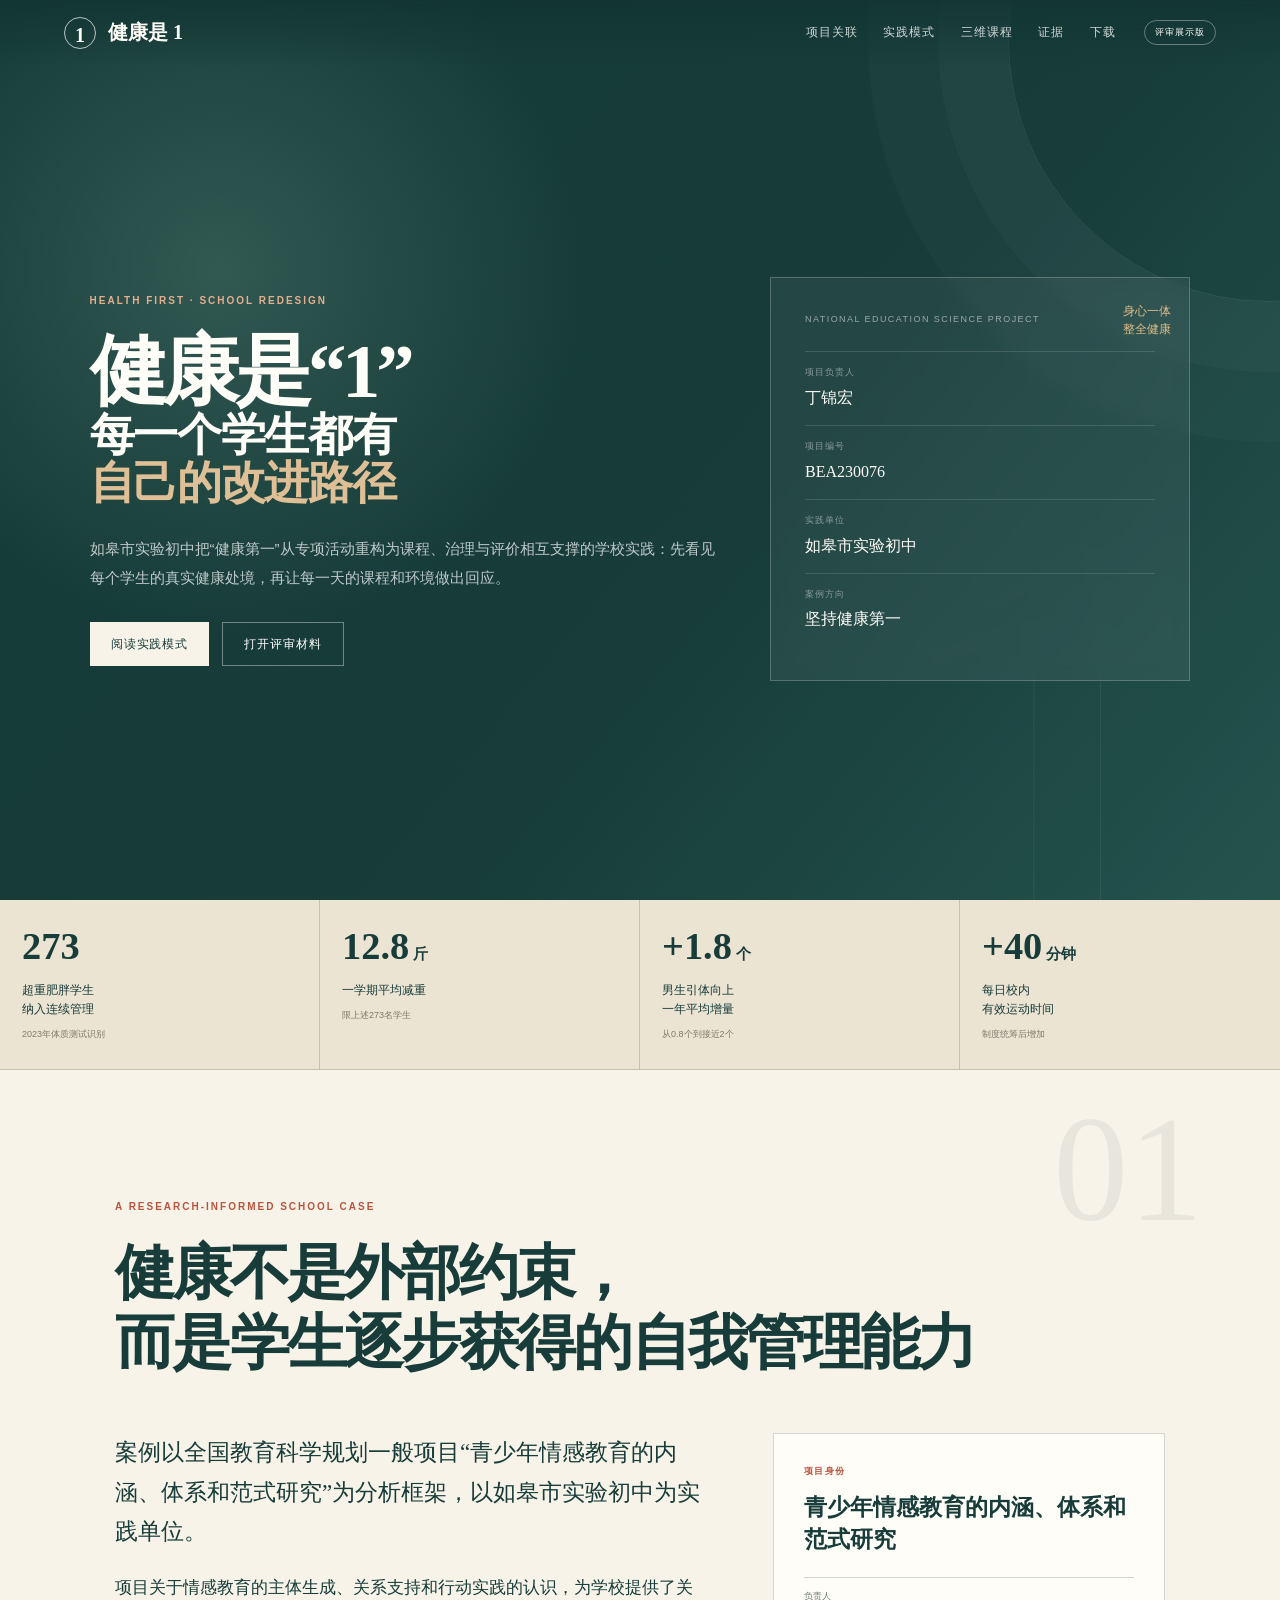
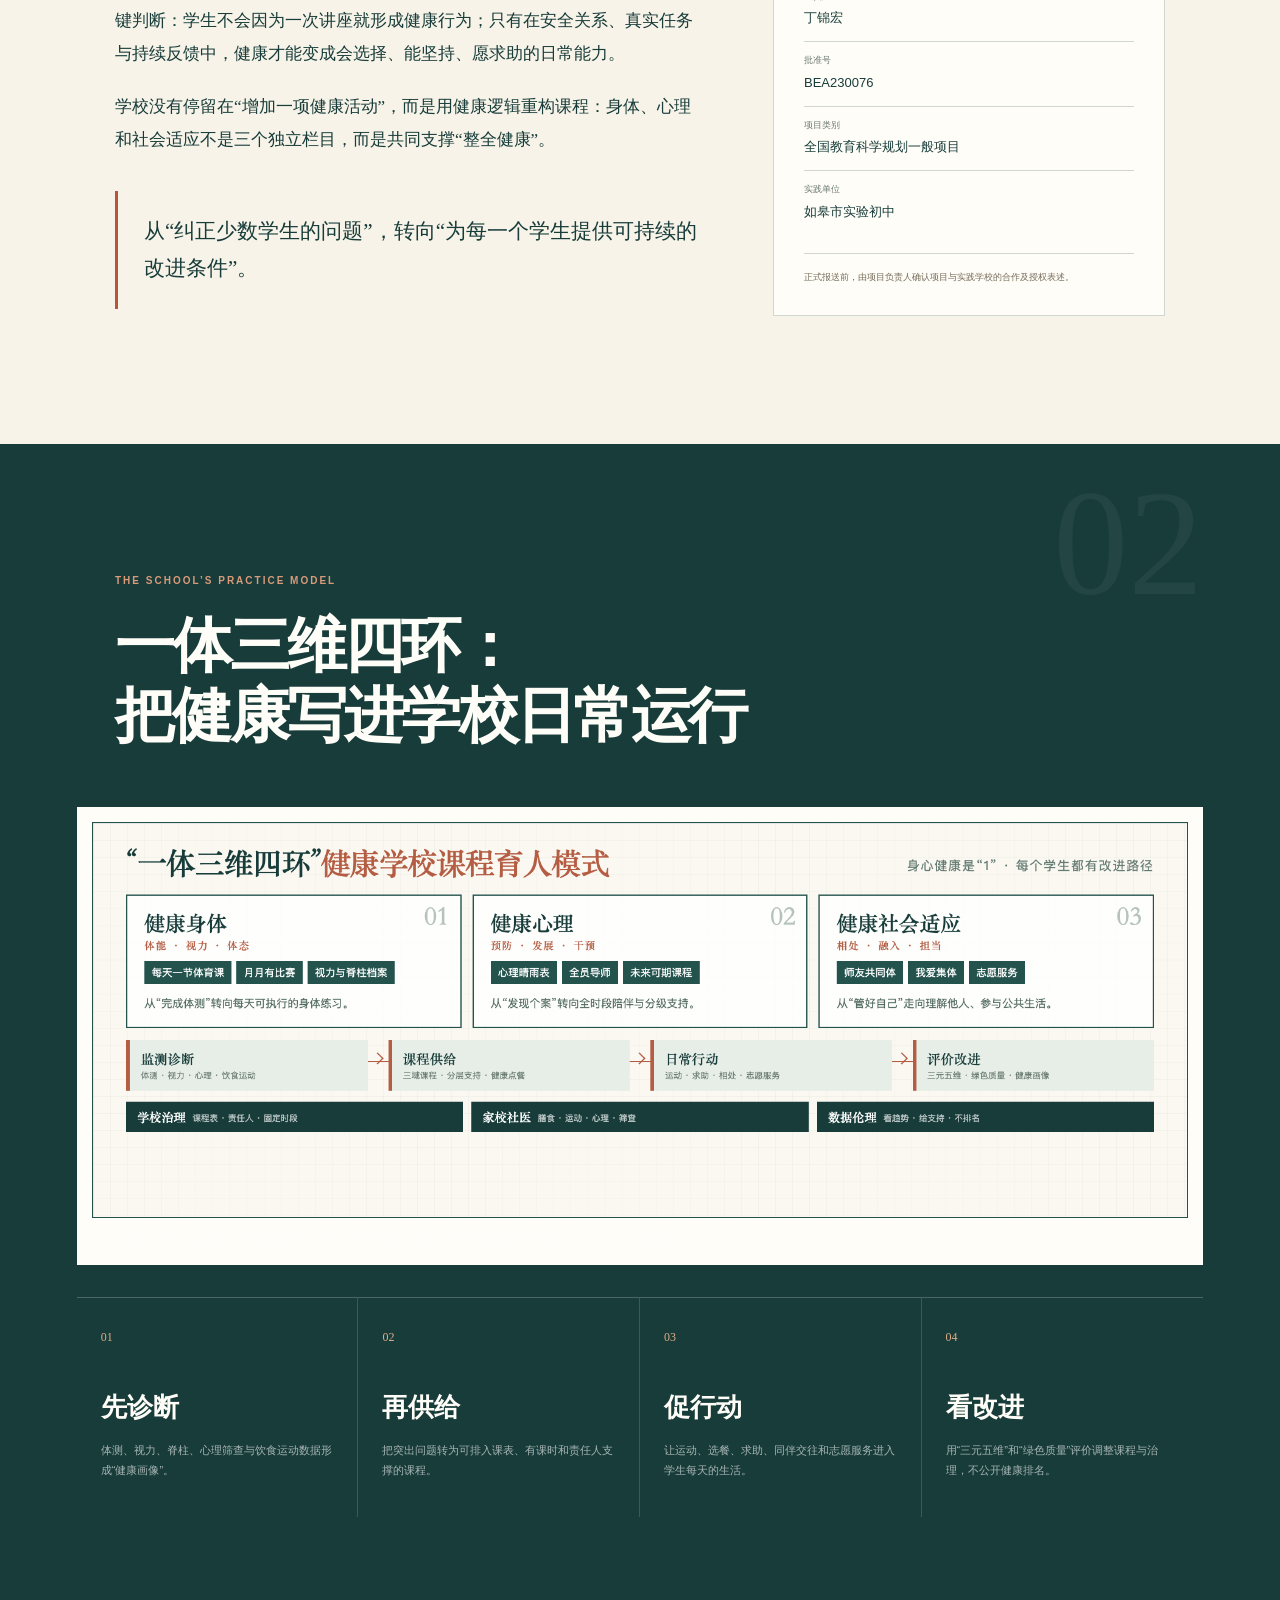
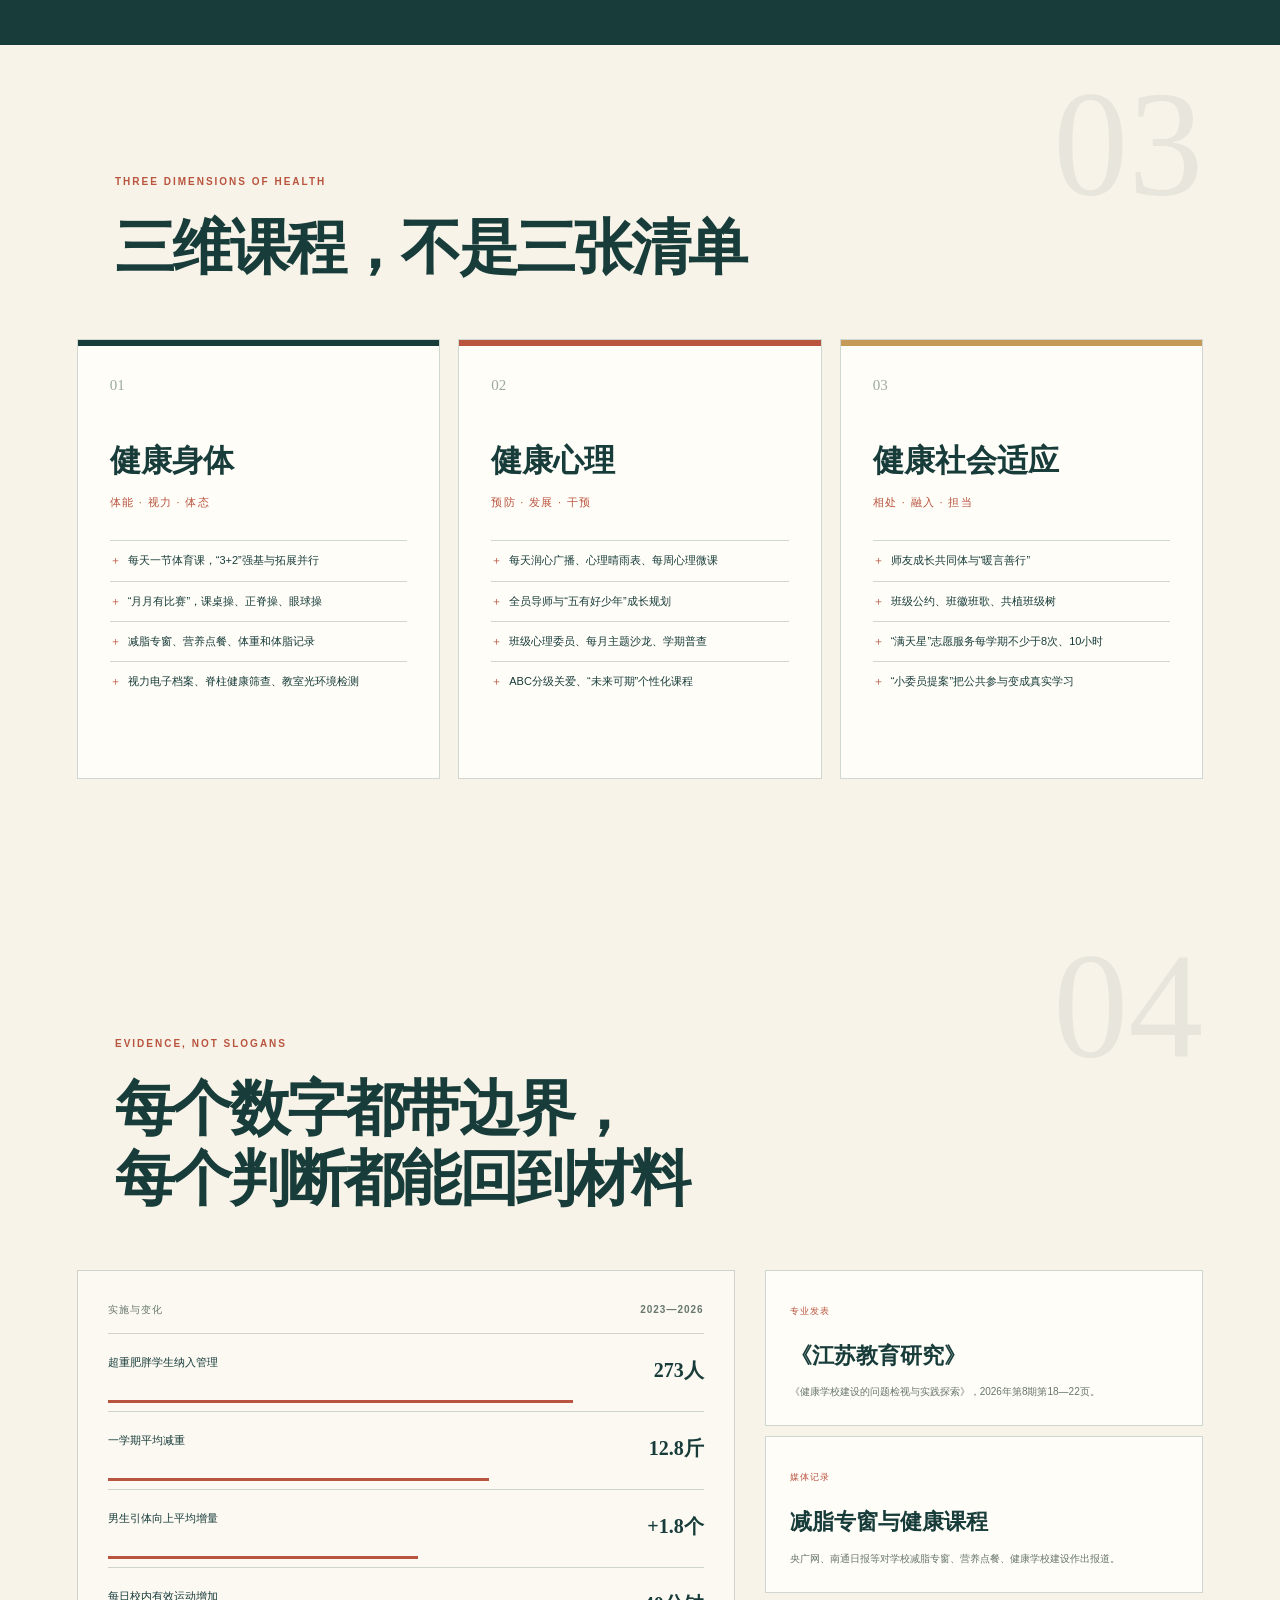
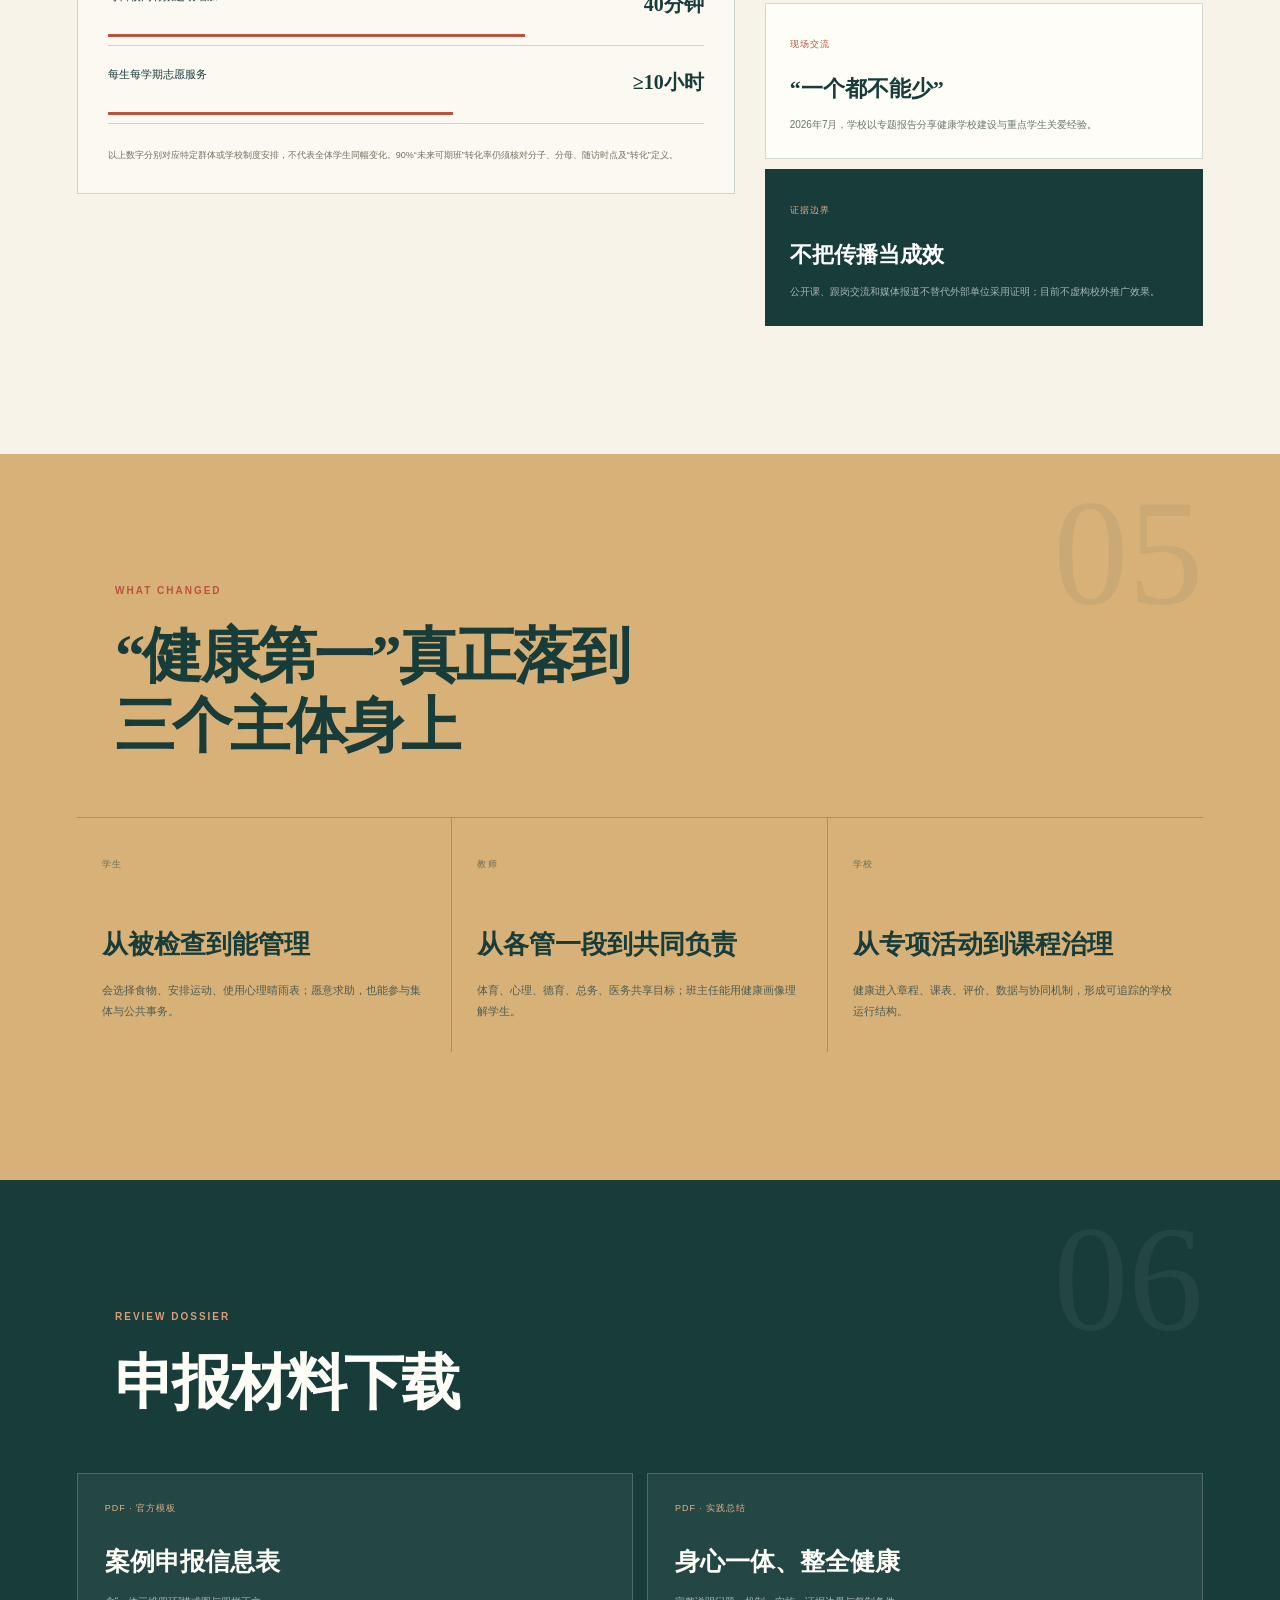
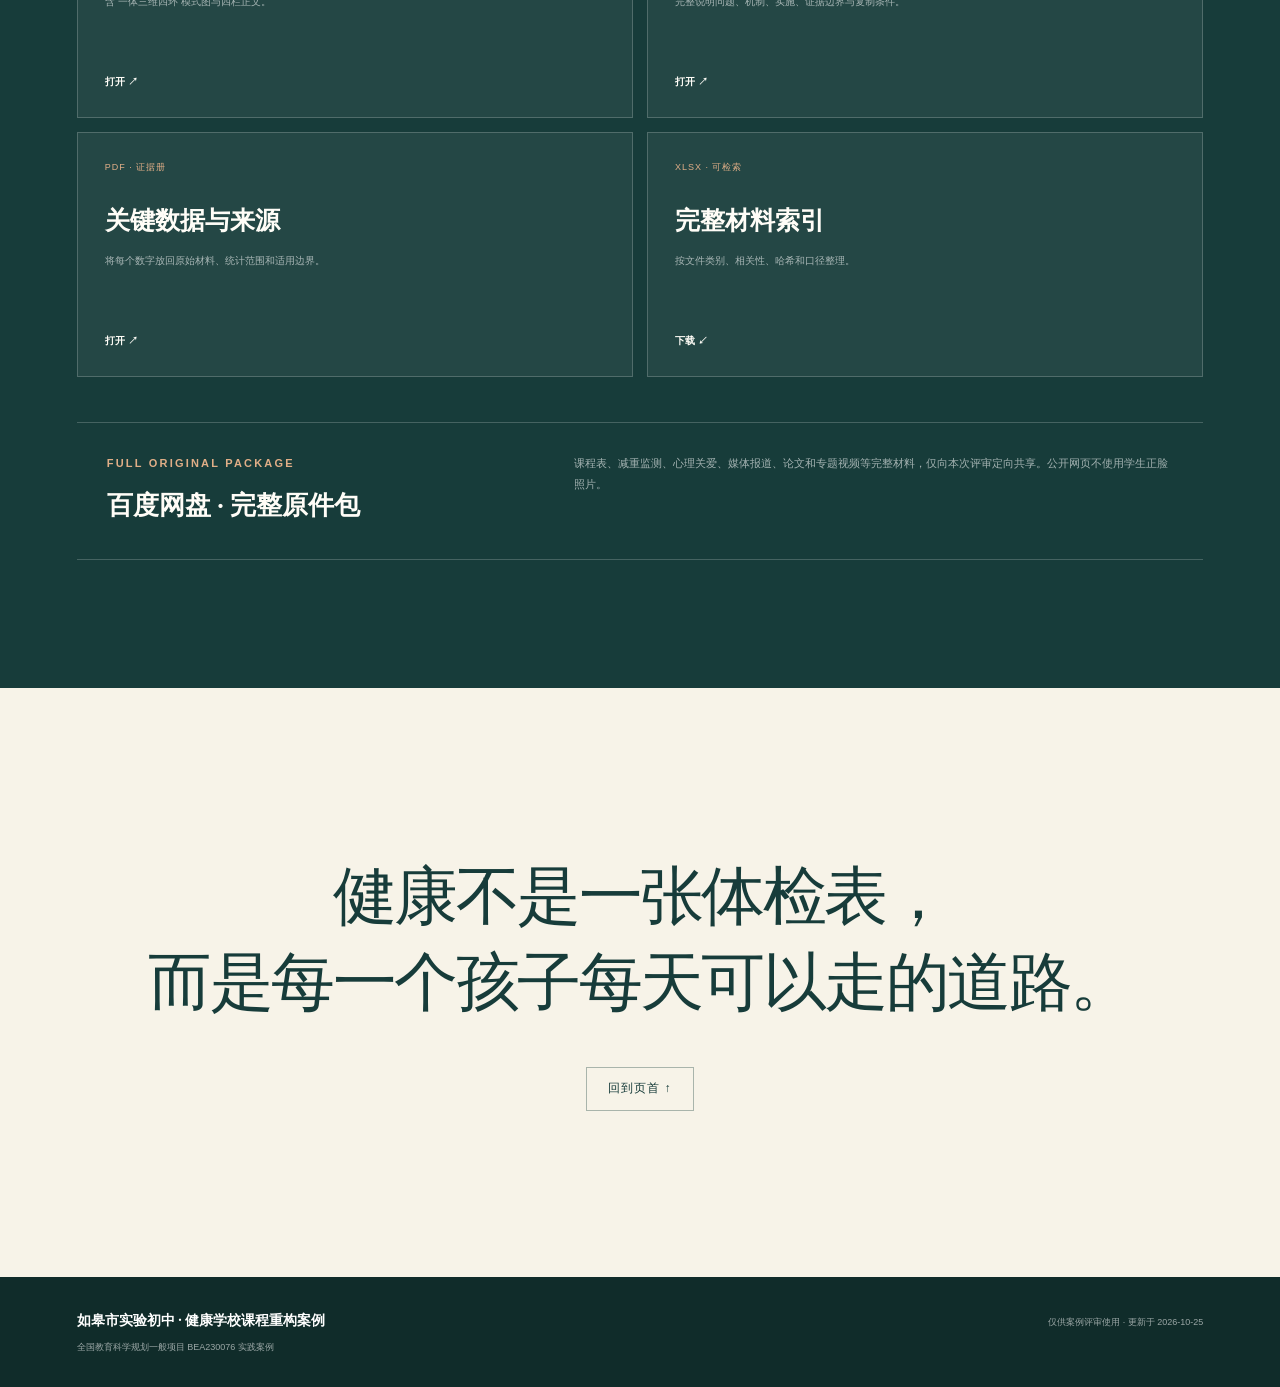
==== index.html @ d173e696 "发布如皋市实验初中健康第一案例证据网站" ====
<!doctype html>
<html lang="zh-CN">
<head>
  <meta charset="utf-8">
  <meta name="viewport" content="width=device-width, initial-scale=1">
  <meta name="robots" content="noindex,nofollow">
  <meta name="description" content="如皋市实验初中落实“健康第一”的学校课程重构案例证据页。">
  <meta name="theme-color" content="#173c3a">
  <title>健康是1｜如皋市实验初中健康学校课程重构案例</title>
  <link rel="icon" href="assets/favicon.svg" type="image/svg+xml">
  <link rel="stylesheet" href="styles.css">
</head>
<body>
  <a class="skip-link" href="#main">跳到主要内容</a>
  <header class="site-header">
    <a class="brand" href="#top" aria-label="返回首页">
      <span class="brand-mark">1</span>
      <span>健康是 1</span>
    </a>
    <button class="nav-toggle" type="button" aria-expanded="false" aria-controls="site-nav">
      <span></span><span></span><span></span>
      <span class="sr-only">展开导航</span>
    </button>
    <nav class="site-nav" id="site-nav" aria-label="页面导航">
      <a href="#project">项目关联</a>
      <a href="#model">实践模式</a>
      <a href="#curriculum">三维课程</a>
      <a href="#evidence">证据</a>
      <a href="#documents">下载</a>
    </nav>
    <span class="review-tag">评审展示版</span>
  </header>

  <main id="main">
    <section class="hero" id="top">
      <div class="hero-number" aria-hidden="true">1</div>
      <div class="hero-copy">
        <p class="eyebrow">HEALTH FIRST · SCHOOL REDESIGN</p>
        <h1><span>健康是“1”</span><span>每一个学生都有</span><span>自己的改进路径</span></h1>
        <p class="hero-lede">如皋市实验初中把“健康第一”从专项活动重构为课程、治理与评价相互支撑的学校实践：先看见每个学生的真实健康处境，再让每一天的课程和环境做出回应。</p>
        <div class="hero-actions">
          <a class="button primary" href="#model">阅读实践模式</a>
          <a class="button ghost" href="#documents">打开评审材料</a>
        </div>
      </div>
      <div class="hero-card">
        <p>NATIONAL EDUCATION SCIENCE PROJECT</p>
        <dl>
          <div><dt>项目负责人</dt><dd>丁锦宏</dd></div>
          <div><dt>项目编号</dt><dd>BEA230076</dd></div>
          <div><dt>实践单位</dt><dd>如皋市实验初中</dd></div>
          <div><dt>案例方向</dt><dd>坚持健康第一</dd></div>
        </dl>
        <span class="hero-stamp">身心一体<br>整全健康</span>
      </div>
    </section>

    <section class="metric-strip" aria-label="案例关键数据">
      <article><b>273</b><span>超重肥胖学生<br>纳入连续管理</span><small>2023年体质测试识别</small></article>
      <article><b>12.8<span>斤</span></b><span>一学期平均减重</span><small>限上述273名学生</small></article>
      <article><b>+1.8<span>个</span></b><span>男生引体向上<br>一年平均增量</span><small>从0.8个到接近2个</small></article>
      <article><b>+40<span>分钟</span></b><span>每日校内<br>有效运动时间</span><small>制度统筹后增加</small></article>
    </section>

    <section class="section paper" id="project">
      <div class="section-no">01</div>
      <div class="section-head">
        <p class="eyebrow">A RESEARCH-INFORMED SCHOOL CASE</p>
        <h2>健康不是外部约束，<br>而是学生逐步获得的自我管理能力</h2>
      </div>
      <div class="project-grid">
        <article class="prose">
          <p class="lead">案例以全国教育科学规划一般项目“青少年情感教育的内涵、体系和范式研究”为分析框架，以如皋市实验初中为实践单位。</p>
          <p>项目关于情感教育的主体生成、关系支持和行动实践的认识，为学校提供了关键判断：学生不会因为一次讲座就形成健康行为；只有在安全关系、真实任务与持续反馈中，健康才能变成会选择、能坚持、愿求助的日常能力。</p>
          <p>学校没有停留在“增加一项健康活动”，而是用健康逻辑重构课程：身体、心理和社会适应不是三个独立栏目，而是共同支撑“整全健康”。</p>
          <blockquote>从“纠正少数学生的问题”，转向“为每一个学生提供可持续的改进条件”。</blockquote>
        </article>
        <aside class="project-note">
          <p class="mini-title">项目身份</p>
          <h3>青少年情感教育的内涵、体系和范式研究</h3>
          <dl>
            <div><dt>负责人</dt><dd>丁锦宏</dd></div>
            <div><dt>批准号</dt><dd>BEA230076</dd></div>
            <div><dt>项目类别</dt><dd>全国教育科学规划一般项目</dd></div>
            <div><dt>实践单位</dt><dd>如皋市实验初中</dd></div>
          </dl>
          <p class="caution">正式报送前，由项目负责人确认项目与实践学校的合作及授权表述。</p>
        </aside>
      </div>
    </section>

    <section class="section dark" id="model">
      <div class="section-no">02</div>
      <div class="section-head light">
        <p class="eyebrow">THE SCHOOL’S PRACTICE MODEL</p>
        <h2>一体三维四环：<br>把健康写进学校日常运行</h2>
      </div>
      <figure class="model-figure">
        <img src="assets/images/一体三维四环模式图.png" alt="一体三维四环健康学校课程育人模式图">
        <figcaption>“一体”是身心一体、整全健康；“三维”是健康身体、健康心理、健康社会适应；“四环”是监测诊断、课程供给、日常行动、评价改进。</figcaption>
      </figure>
      <div class="method-row">
        <article><span>01</span><h3>先诊断</h3><p>体测、视力、脊柱、心理筛查与饮食运动数据形成“健康画像”。</p></article>
        <article><span>02</span><h3>再供给</h3><p>把突出问题转为可排入课表、有课时和责任人支撑的课程。</p></article>
        <article><span>03</span><h3>促行动</h3><p>让运动、选餐、求助、同伴交往和志愿服务进入学生每天的生活。</p></article>
        <article><span>04</span><h3>看改进</h3><p>用“三元五维”和“绿色质量”评价调整课程与治理，不公开健康排名。</p></article>
      </div>
    </section>

    <section class="section paper" id="curriculum">
      <div class="section-no">03</div>
      <div class="section-head">
        <p class="eyebrow">THREE DIMENSIONS OF HEALTH</p>
        <h2>三维课程，不是三张清单</h2>
      </div>
      <div class="course-grid">
        <article class="course-card body-course">
          <p class="course-no">01</p>
          <h3>健康身体</h3>
          <p class="course-sub">体能 · 视力 · 体态</p>
          <ul>
            <li>每天一节体育课，“3+2”强基与拓展并行</li>
            <li>“月月有比赛”，课桌操、正脊操、眼球操</li>
            <li>减脂专窗、营养点餐、体重和体脂记录</li>
            <li>视力电子档案、脊柱健康筛查、教室光环境检测</li>
          </ul>
        </article>
        <article class="course-card mind-course">
          <p class="course-no">02</p>
          <h3>健康心理</h3>
          <p class="course-sub">预防 · 发展 · 干预</p>
          <ul>
            <li>每天润心广播、心理晴雨表、每周心理微课</li>
            <li>全员导师与“五有好少年”成长规划</li>
            <li>班级心理委员、每月主题沙龙、学期普查</li>
            <li>ABC分级关爱、“未来可期”个性化课程</li>
          </ul>
        </article>
        <article class="course-card social-course">
          <p class="course-no">03</p>
          <h3>健康社会适应</h3>
          <p class="course-sub">相处 · 融入 · 担当</p>
          <ul>
            <li>师友成长共同体与“暖言善行”</li>
            <li>班级公约、班徽班歌、共植班级树</li>
            <li>“满天星”志愿服务每学期不少于8次、10小时</li>
            <li>“小委员提案”把公共参与变成真实学习</li>
          </ul>
        </article>
      </div>
    </section>

    <section class="section evidence" id="evidence">
      <div class="section-no">04</div>
      <div class="section-head">
        <p class="eyebrow">EVIDENCE, NOT SLOGANS</p>
        <h2>每个数字都带边界，<br>每个判断都能回到材料</h2>
      </div>
      <div class="evidence-layout">
        <article class="data-panel">
          <div class="data-head"><span>实施与变化</span><b>2023—2026</b></div>
          <div class="data-bars">
            <div><label>超重肥胖学生纳入管理</label><strong>273人</strong><i style="--size:78%"></i></div>
            <div><label>一学期平均减重</label><strong>12.8斤</strong><i style="--size:64%"></i></div>
            <div><label>男生引体向上平均增量</label><strong>+1.8个</strong><i style="--size:52%"></i></div>
            <div><label>每日校内有效运动增加</label><strong>40分钟</strong><i style="--size:70%"></i></div>
            <div><label>每生每学期志愿服务</label><strong>≥10小时</strong><i style="--size:58%"></i></div>
          </div>
          <p class="note">以上数字分别对应特定群体或学校制度安排，不代表全体学生同幅变化。90%“未来可期班”转化率仍须核对分子、分母、随访时点及“转化”定义。</p>
        </article>
        <div class="evidence-stack">
          <article class="evidence-card">
            <span>专业发表</span>
            <h3>《江苏教育研究》</h3>
            <p>《健康学校建设的问题检视与实践探索》，2026年第8期第18—22页。</p>
          </article>
          <article class="evidence-card">
            <span>媒体记录</span>
            <h3>减脂专窗与健康课程</h3>
            <p>央广网、南通日报等对学校减脂专窗、营养点餐、健康学校建设作出报道。</p>
          </article>
          <article class="evidence-card">
            <span>现场交流</span>
            <h3>“一个都不能少”</h3>
            <p>2026年7月，学校以专题报告分享健康学校建设与重点学生关爱经验。</p>
          </article>
          <article class="evidence-card warning">
            <span>证据边界</span>
            <h3>不把传播当成效</h3>
            <p>公开课、跟岗交流和媒体报道不替代外部单位采用证明；目前不虚构校外推广效果。</p>
          </article>
        </div>
      </div>
    </section>

    <section class="section ochre" id="outcomes">
      <div class="section-no">05</div>
      <div class="section-head">
        <p class="eyebrow">WHAT CHANGED</p>
        <h2>“健康第一”真正落到<br>三个主体身上</h2>
      </div>
      <div class="outcome-row">
        <article><span>学生</span><h3>从被检查到能管理</h3><p>会选择食物、安排运动、使用心理晴雨表；愿意求助，也能参与集体与公共事务。</p></article>
        <article><span>教师</span><h3>从各管一段到共同负责</h3><p>体育、心理、德育、总务、医务共享目标；班主任能用健康画像理解学生。</p></article>
        <article><span>学校</span><h3>从专项活动到课程治理</h3><p>健康进入章程、课表、评价、数据与协同机制，形成可追踪的学校运行结构。</p></article>
      </div>
    </section>

    <section class="section green" id="documents">
      <div class="section-no">06</div>
      <div class="section-head light">
        <p class="eyebrow">REVIEW DOSSIER</p>
        <h2>申报材料下载</h2>
      </div>
      <div class="doc-grid">
        <a href="assets/docs/附件1_案例申报信息表_阅读版.pdf" target="_blank" rel="noopener">
          <span>PDF · 官方模板</span><h3>案例申报信息表</h3><p>含“一体三维四环”模式图与四栏正文。</p><b>打开 ↗</b>
        </a>
        <a href="assets/docs/健康第一案例总结.pdf" target="_blank" rel="noopener">
          <span>PDF · 实践总结</span><h3>身心一体、整全健康</h3><p>完整说明问题、机制、实施、证据边界与复制条件。</p><b>打开 ↗</b>
        </a>
        <a href="assets/docs/核心证据摘编.pdf" target="_blank" rel="noopener">
          <span>PDF · 证据册</span><h3>关键数据与来源</h3><p>将每个数字放回原始材料、统计范围和适用边界。</p><b>打开 ↗</b>
        </a>
        <a href="assets/docs/支撑材料索引.xlsx" download>
          <span>XLSX · 可检索</span><h3>完整材料索引</h3><p>按文件类别、相关性、哈希和口径整理。</p><b>下载 ↙</b>
        </a>
      </div>
      <div class="netdisk">
        <div><p class="eyebrow">FULL ORIGINAL PACKAGE</p><h3>百度网盘 · 完整原件包</h3></div>
        <p>课程表、减重监测、心理关爱、媒体报道、论文和专题视频等完整材料，仅向本次评审定向共享。公开网页不使用学生正脸照片。</p>
      </div>
    </section>

    <section class="closing">
      <p>健康不是一张体检表，<br>而是每一个孩子每天可以走的道路。</p>
      <a class="button outline" href="#top">回到页首 ↑</a>
    </section>
  </main>

  <footer>
    <div><strong>如皋市实验初中 · 健康学校课程重构案例</strong><p>全国教育科学规划一般项目 BEA230076 实践案例</p></div>
    <p>仅供案例评审使用 · 更新于 2026-10-25</p>
  </footer>

  <script src="script.js"></script>
</body>
</html>
---- styles.css ----
:root {
  --ink: #173c3a;
  --ink-2: #28544f;
  --red: #b9543f;
  --paper: #f7f3e8;
  --paper-2: #ece4d2;
  --sage: #dfe8df;
  --white: #fffdf7;
  --line: rgba(23,60,58,.2);
  --serif: "Songti SC", "STSong", "Noto Serif CJK SC", serif;
  --sans: "PingFang SC", "Hiragino Sans GB", "Microsoft YaHei", sans-serif;
}
* { box-sizing: border-box; }
html { scroll-behavior: smooth; }
body {
  margin: 0; color: var(--ink); background: var(--paper);
  font-family: var(--sans); line-height: 1.75; -webkit-font-smoothing: antialiased;
}
body::before {
  content: ""; position: fixed; inset: 0; z-index: -1; pointer-events: none;
  background:
    linear-gradient(rgba(23,60,58,.035) 1px, transparent 1px),
    linear-gradient(90deg, rgba(23,60,58,.035) 1px, transparent 1px),
    radial-gradient(circle at 84% 7%, rgba(185,84,63,.12), transparent 27%);
  background-size: 30px 30px, 30px 30px, auto;
}
img { display: block; width: 100%; }
a { color: inherit; }
button { font: inherit; }
.sr-only { position: absolute; width: 1px; height: 1px; margin: -1px; overflow: hidden; clip: rect(0,0,0,0); }
.skip-link { position: fixed; left: 16px; top: -100px; z-index: 100; padding: 10px 16px; background: var(--white); }
.skip-link:focus { top: 16px; }
.site-header {
  position: fixed; top: 0; left: 0; right: 0; z-index: 30; display: flex; align-items: center;
  gap: 28px; padding: 15px clamp(20px, 5vw, 74px); color: var(--white);
  background: linear-gradient(to bottom, rgba(18,53,50,.87), rgba(18,53,50,0));
  transition: background .25s ease;
}
.site-header.scrolled { background: rgba(23,60,58,.97); backdrop-filter: blur(12px); }
.brand { display: flex; align-items: center; gap: 12px; text-decoration: none; font-family: var(--serif); font-size: 20px; font-weight: 700; }
.brand-mark { display: grid; place-items: center; width: 32px; height: 32px; border: 1px solid rgba(255,255,255,.7); border-radius: 50%; font-family: Georgia, serif; font-size: 20px; }
.site-nav { margin-left: auto; display: flex; gap: clamp(14px,2vw,30px); }
.site-nav a { color: rgba(255,255,255,.8); text-decoration: none; font-size: 12px; letter-spacing: .08em; }
.site-nav a:hover { color: white; }
.review-tag { padding: 4px 10px; border: 1px solid rgba(255,255,255,.35); border-radius: 999px; font-size: 9px; letter-spacing: .12em; }
.nav-toggle { display: none; margin-left: auto; border: 0; background: none; color: white; }
.nav-toggle span:not(.sr-only) { display: block; width: 23px; height: 1px; margin: 5px; background: currentColor; }

.hero {
  position: relative; min-height: 100vh; display: grid; grid-template-columns: 1.2fr .8fr;
  gap: 50px; align-items: center; padding: 130px clamp(24px,7vw,108px) 72px;
  color: var(--white); background:
    radial-gradient(circle at 17% 30%, rgba(95,136,122,.38), transparent 30%),
    linear-gradient(130deg, #143a37 0%, #173c3a 58%, #24534e 100%);
  overflow: hidden;
}
.hero::after {
  content: ""; position: absolute; width: 520px; height: 520px; border-radius: 50%;
  right: -250px; top: -220px; border: 1px solid rgba(255,255,255,.09);
  box-shadow: 0 0 0 70px rgba(255,255,255,.025), 0 0 0 140px rgba(255,255,255,.018);
}
.hero-number {
  position: absolute; right: 2vw; bottom: -24vw; font-family: Georgia, serif;
  font-size: 62vw; line-height: 1; color: transparent; -webkit-text-stroke: 1px rgba(255,255,255,.065);
}
.hero-copy, .hero-card { position: relative; z-index: 2; }
.eyebrow { margin: 0 0 22px; color: var(--red); font-size: 10px; letter-spacing: .2em; font-weight: 700; }
.hero .eyebrow { color: #e5af8f; }
.hero h1 { margin: 0; font-family: var(--serif); font-size: clamp(50px, 6vw, 88px); line-height: 1.06; letter-spacing: -.055em; }
.hero h1 span { display: block; }
.hero h1 span:nth-child(2), .hero h1 span:nth-child(3) { font-size: .58em; letter-spacing: -.03em; }
.hero h1 span:nth-child(3) { color: #dfc096; }
.hero-lede { max-width: 720px; margin: 27px 0 0; color: rgba(255,255,255,.72); font-size: 15px; line-height: 1.95; }
.hero-actions { display: flex; gap: 13px; flex-wrap: wrap; margin-top: 30px; }
.button { display: inline-flex; align-items: center; justify-content: center; min-height: 44px; padding: 10px 21px; text-decoration: none; font-size: 12px; letter-spacing: .08em; }
.button.primary { color: var(--ink); background: var(--paper); }
.button.ghost { color: white; border: 1px solid rgba(255,255,255,.38); }
.hero-card {
  position: relative; padding: 34px; border: 1px solid rgba(255,255,255,.22);
  background: rgba(255,255,255,.06); backdrop-filter: blur(8px);
}
.hero-card > p { margin: 0 0 24px; font-size: 9px; letter-spacing: .16em; color: rgba(255,255,255,.52); }
.hero-card dl { margin: 0; }
.hero-card dl div { padding: 13px 0; border-top: 1px solid rgba(255,255,255,.13); }
.hero-card dt { font-size: 9px; letter-spacing: .1em; color: rgba(255,255,255,.45); }
.hero-card dd { margin: 3px 0 0; font-family: var(--serif); font-size: 16px; }
.hero-stamp { position: absolute; right: 18px; top: 24px; color: #e0bd88; font-family: var(--serif); font-size: 12px; line-height: 1.55; text-align: center; }

.metric-strip {
  display: grid; grid-template-columns: repeat(4,1fr); background: var(--paper-2);
  border-bottom: 1px solid var(--line);
}
.metric-strip article { min-height: 158px; padding: 27px 22px; border-right: 1px solid var(--line); }
.metric-strip article:last-child { border-right: 0; }
.metric-strip b { display: block; font-family: var(--serif); color: var(--ink); font-size: clamp(30px,3vw,48px); line-height: 1; }
.metric-strip b span { font-size: .38em; margin-left: 4px; }
.metric-strip article > span { display: block; margin-top: 16px; font-size: 12px; line-height: 1.55; }
.metric-strip small { display: block; margin-top: 8px; color: #7c7a6c; font-size: 9px; }

.section { position: relative; padding: clamp(82px,10vw,146px) clamp(24px,6vw,92px); }
.paper { background: var(--paper); }
.dark { color: var(--white); background: var(--ink); }
.evidence { background: var(--paper); }
.ochre { background: #d7b178; }
.green { color: var(--white); background: var(--ink); }
.section-no { position: absolute; right: clamp(24px,6vw,92px); top: 24px; font-family: var(--serif); font-size: clamp(80px,12vw,150px); color: rgba(23,60,58,.065); line-height: 1; }
.dark .section-no, .green .section-no { color: rgba(255,255,255,.055); }
.section-head { max-width: 1050px; margin: 0 auto 56px; }
.section-head h2 { margin: 0; font-family: var(--serif); font-size: clamp(36px,4.7vw,66px); line-height: 1.16; letter-spacing: -.045em; }
.section-head.light .eyebrow { color: #db9a7a; }
.project-grid { max-width: 1050px; margin: 0 auto; display: grid; grid-template-columns: 1.2fr .8fr; gap: 70px; align-items: start; }
.prose p { margin: 0 0 20px; font-family: var(--serif); font-size: 17px; line-height: 1.95; }
.prose .lead { font-size: 23px; line-height: 1.7; color: var(--ink); }
.prose blockquote { margin: 35px 0 0; padding: 22px 0 22px 26px; border-left: 3px solid var(--red); font-family: var(--serif); font-size: 21px; line-height: 1.75; }
.project-note { padding: 30px; background: var(--white); border: 1px solid var(--line); }
.mini-title { margin: 0 0 12px; font-size: 9px; letter-spacing: .15em; color: var(--red); font-weight: 700; }
.project-note h3 { margin: 0 0 20px; font-family: var(--serif); font-size: 23px; line-height: 1.4; }
.project-note dl { margin: 0; }
.project-note dl div { padding: 11px 0; border-top: 1px solid var(--line); }
.project-note dt { font-size: 9px; color: #6b7b72; }
.project-note dd { margin: 3px 0 0; font-size: 13px; }
.caution { margin: 18px 0 0; padding-top: 16px; border-top: 1px solid var(--line); color: #756b59; font-size: 9px; line-height: 1.7; }

.model-figure { max-width: 1180px; margin: 0 auto; padding: 15px; background: var(--white); }
.model-figure figcaption { padding: 13px 7px 2px; color: rgba(255,255,255,.6); font-size: 10px; }
.method-row { max-width: 1180px; margin: 32px auto 0; display: grid; grid-template-columns: repeat(4,1fr); }
.method-row article { min-height: 220px; padding: 24px; border-top: 1px solid rgba(255,255,255,.22); border-right: 1px solid rgba(255,255,255,.15); }
.method-row article:last-child { border-right: 0; }
.method-row span { color: #dfad86; font-family: var(--serif); font-size: 12px; }
.method-row h3 { margin: 35px 0 10px; font-family: var(--serif); font-size: 26px; }
.method-row p { margin: 0; color: rgba(255,255,255,.62); font-size: 11px; line-height: 1.8; }

.course-grid { max-width: 1180px; margin: 0 auto; display: grid; grid-template-columns: repeat(3,1fr); gap: 18px; }
.course-card { position: relative; min-height: 440px; padding: 32px; border: 1px solid var(--line); background: var(--white); }
.course-card::before { content: ""; position: absolute; left: 0; top: 0; width: 100%; height: 6px; background: var(--ink); }
.mind-course::before { background: var(--red); }
.social-course::before { background: #c59a58; }
.course-no { margin: 0 0 36px; color: #9daaa0; font-family: var(--serif); font-size: 15px; }
.course-card h3 { margin: 0 0 5px; font-family: var(--serif); font-size: 31px; }
.course-sub { margin: 0 0 28px; color: var(--red); font-size: 11px; letter-spacing: .12em; }
.course-card ul { margin: 0; padding: 0; list-style: none; }
.course-card li { padding: 10px 0 10px 18px; border-top: 1px solid var(--line); font-size: 11px; line-height: 1.75; position: relative; }
.course-card li::before { content: "＋"; position: absolute; left: 0; color: var(--red); }

.evidence-layout { max-width: 1180px; margin: 0 auto; display: grid; grid-template-columns: 1.2fr .8fr; gap: 30px; align-items: start; }
.data-panel { padding: 30px; border: 1px solid var(--line); background: rgba(255,253,247,.7); }
.data-head { display: flex; justify-content: space-between; font-size: 10px; letter-spacing: .1em; color: #67786e; padding-bottom: 15px; border-bottom: 1px solid var(--line); }
.data-bars > div { position: relative; display: grid; grid-template-columns: 1fr auto; gap: 15px; padding: 19px 0 23px; border-bottom: 1px solid var(--line); }
.data-bars label { font-size: 11px; }
.data-bars strong { font-family: var(--serif); font-size: 20px; }
.data-bars i { position: absolute; left: 0; bottom: 8px; height: 3px; width: var(--size); background: var(--red); }
.note { margin: 23px 0 0; color: #746e61; font-size: 9px; line-height: 1.8; }
.evidence-stack { display: grid; gap: 10px; }
.evidence-card { padding: 24px; border: 1px solid var(--line); background: var(--white); }
.evidence-card span { color: var(--red); font-size: 9px; letter-spacing: .12em; }
.evidence-card h3 { margin: 14px 0 8px; font-family: var(--serif); font-size: 22px; }
.evidence-card p { margin: 0; color: #66756c; font-size: 10px; line-height: 1.8; }
.evidence-card.warning { color: white; background: var(--ink); }
.evidence-card.warning span { color: #e0ae87; }
.evidence-card.warning p { color: rgba(255,255,255,.62); }

.outcome-row { max-width: 1180px; margin: 0 auto; display: grid; grid-template-columns: repeat(3,1fr); border-top: 1px solid rgba(23,60,58,.26); }
.outcome-row article { padding: 30px 25px; border-right: 1px solid rgba(23,60,58,.26); }
.outcome-row article:last-child { border-right: 0; }
.outcome-row span { font-size: 9px; letter-spacing: .15em; color: rgba(23,60,58,.58); }
.outcome-row h3 { margin: 46px 0 13px; font-family: var(--serif); font-size: 26px; }
.outcome-row p { margin: 0; color: #4d5d54; font-size: 11px; line-height: 1.9; }

.doc-grid { max-width: 1180px; margin: 0 auto; display: grid; grid-template-columns: repeat(2,1fr); gap: 14px; }
.doc-grid a { min-height: 245px; padding: 27px; display: flex; flex-direction: column; border: 1px solid rgba(255,255,255,.2); background: rgba(255,255,255,.055); text-decoration: none; }
.doc-grid a:hover { background: rgba(255,255,255,.1); }
.doc-grid span { color: #e0ae87; font-size: 9px; letter-spacing: .11em; }
.doc-grid h3 { margin: 23px 0 9px; font-family: var(--serif); font-size: 25px; }
.doc-grid p { margin: 0; color: rgba(255,255,255,.6); font-size: 10px; line-height: 1.7; }
.doc-grid b { margin-top: auto; font-size: 10px; }
.netdisk { max-width: 1180px; margin: 45px auto 0; padding: 30px; display: grid; grid-template-columns: 1fr 1.4fr; gap: 40px; border-top: 1px solid rgba(255,255,255,.2); border-bottom: 1px solid rgba(255,255,255,.2); }
.netdisk h3 { margin: 0; font-family: var(--serif); font-size: 26px; }
.netdisk p { margin: 0; color: rgba(255,255,255,.6); font-size: 11px; line-height: 1.9; }
.netdisk .eyebrow { color: #e0ae87; margin-bottom: 9px; }
.closing { padding: clamp(90px,13vw,180px) 24px; text-align: center; background: var(--paper); }
.closing p { margin: 0 0 40px; font-family: var(--serif); font-size: clamp(34px,5vw,70px); line-height: 1.35; letter-spacing: -.04em; }
.button.outline { color: var(--ink); border: 1px solid rgba(23,60,58,.35); }
footer { display: flex; justify-content: space-between; gap: 30px; padding: 32px clamp(24px,6vw,92px); color: rgba(255,255,255,.58); background: #102c2a; font-size: 9px; }
footer strong { color: white; font-family: var(--serif); font-size: 14px; }
footer p { margin: 6px 0 0; }

.reveal { opacity: 0; transform: translateY(24px); transition: opacity .7s ease, transform .7s ease; }
.reveal.visible { opacity: 1; transform: none; }
@media (max-width: 900px) {
  .site-nav { position: fixed; top: 0; right: -100%; bottom: 0; width: min(330px,84vw); padding: 95px 28px; flex-direction: column; gap: 0; background: #102c2a; transition: right .3s ease; }
  .site-nav.open { right: 0; }
  .site-nav a { padding: 15px 0; border-bottom: 1px solid rgba(255,255,255,.1); font-size: 14px; }
  .nav-toggle { display: block; }
  .review-tag { display: none; }
  .hero { grid-template-columns: 1fr; padding-top: 112px; }
  .hero-card { max-width: 550px; }
  .metric-strip { grid-template-columns: 1fr 1fr; }
  .metric-strip article:nth-child(2) { border-right: 0; }
  .metric-strip article:nth-child(n+3) { border-top: 1px solid var(--line); }
  .project-grid, .evidence-layout { grid-template-columns: 1fr; }
  .course-grid { grid-template-columns: 1fr; }
  .method-row { grid-template-columns: 1fr 1fr; }
  .outcome-row { grid-template-columns: 1fr; }
  .outcome-row article { border-right: 0; border-bottom: 1px solid rgba(23,60,58,.26); }
}
@media (max-width: 560px) {
  .site-header { padding-inline: 18px; }
  .brand { font-size: 16px; }
  .hero { padding-inline: 20px; }
  .hero h1 { font-size: 48px; }
  .hero h1 span:nth-child(2), .hero h1 span:nth-child(3) { font-size: .68em; }
  .metric-strip { grid-template-columns: 1fr; }
  .metric-strip article { min-height: 120px; border-right: 0; border-bottom: 1px solid var(--line); }
  .section { padding-inline: 20px; }
  .section-head h2 { font-size: 38px; }
  .method-row, .doc-grid { grid-template-columns: 1fr; }
  .method-row article { border-right: 0; }
  .netdisk { grid-template-columns: 1fr; gap: 20px; }
  footer { flex-direction: column; }
}
@media (prefers-reduced-motion: reduce) {
  html { scroll-behavior: auto; }
  *, *::before, *::after { transition-duration: .01ms !important; }
  .reveal { opacity: 1; transform: none; }
}
@media print {
  .site-header, .hero-actions, .button { display: none !important; }
  .hero { min-height: auto; padding-top: 40px; }
  .section { break-inside: avoid; }
}
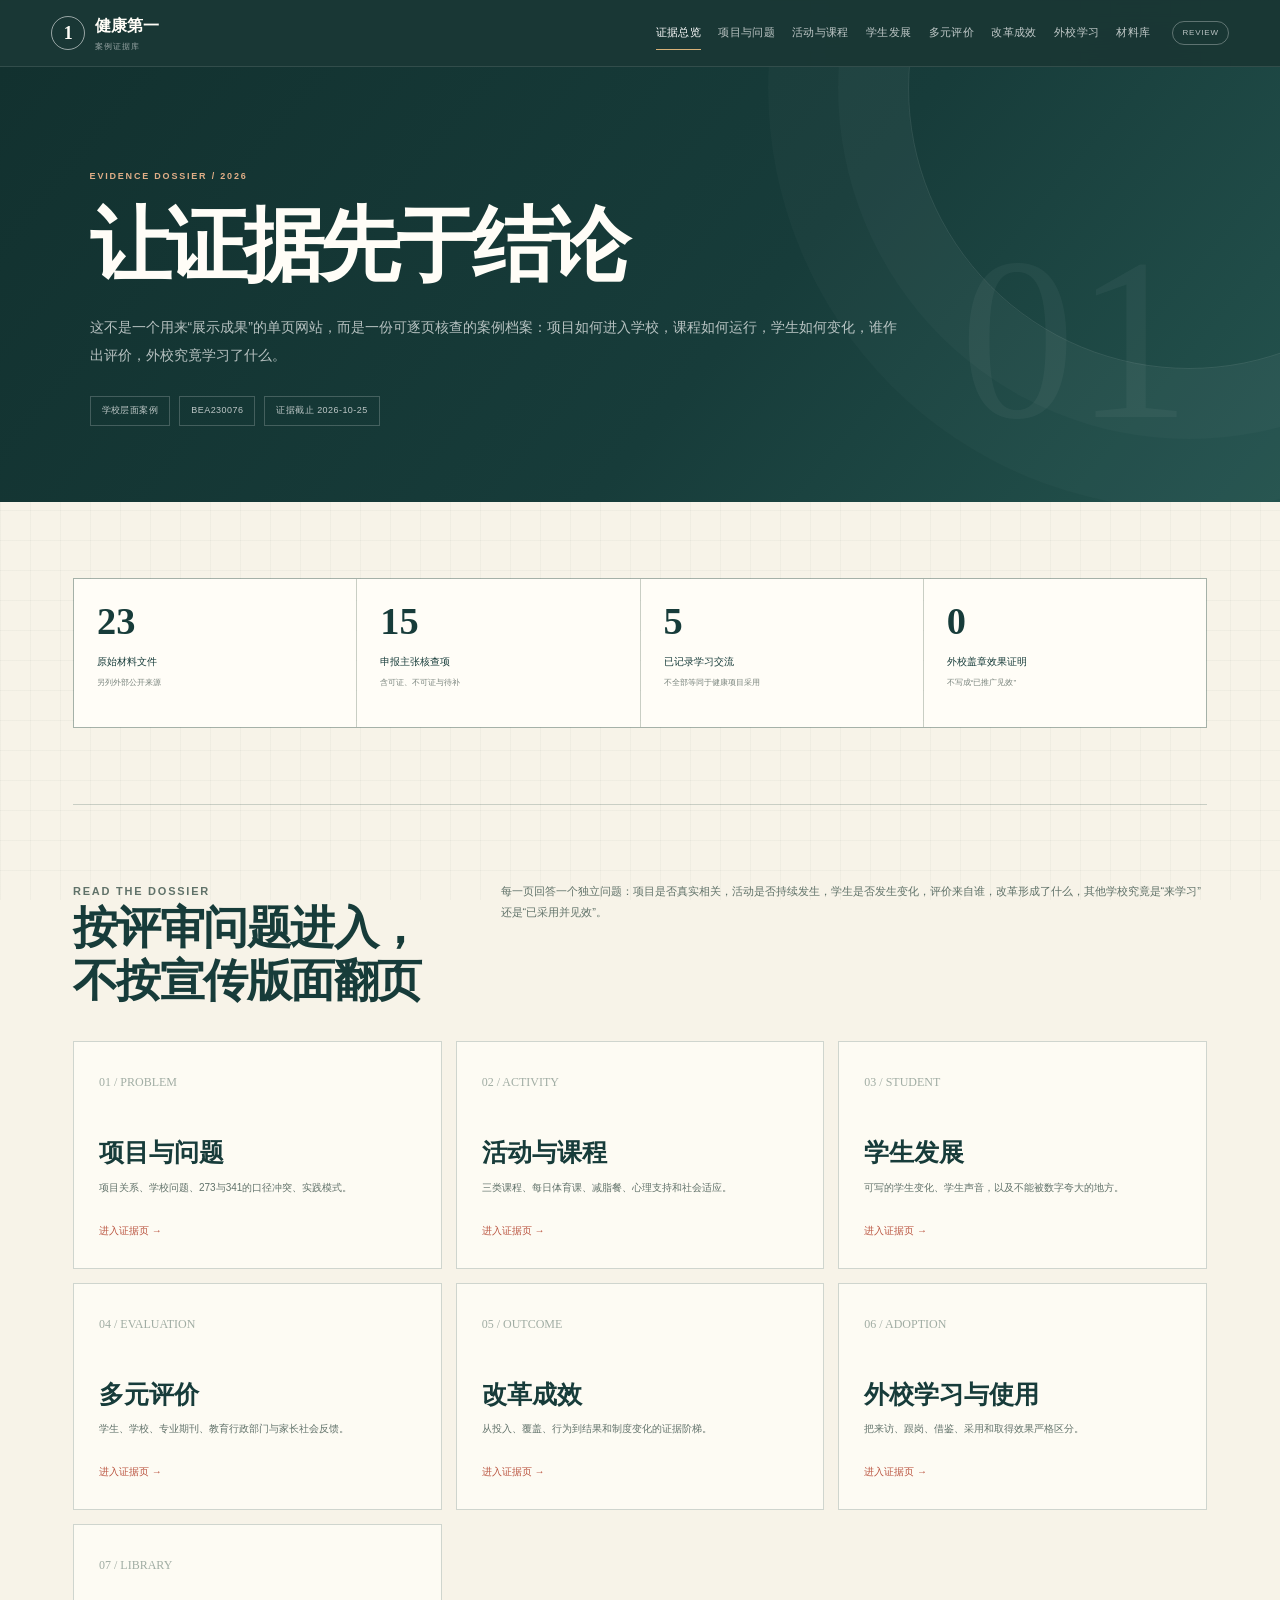
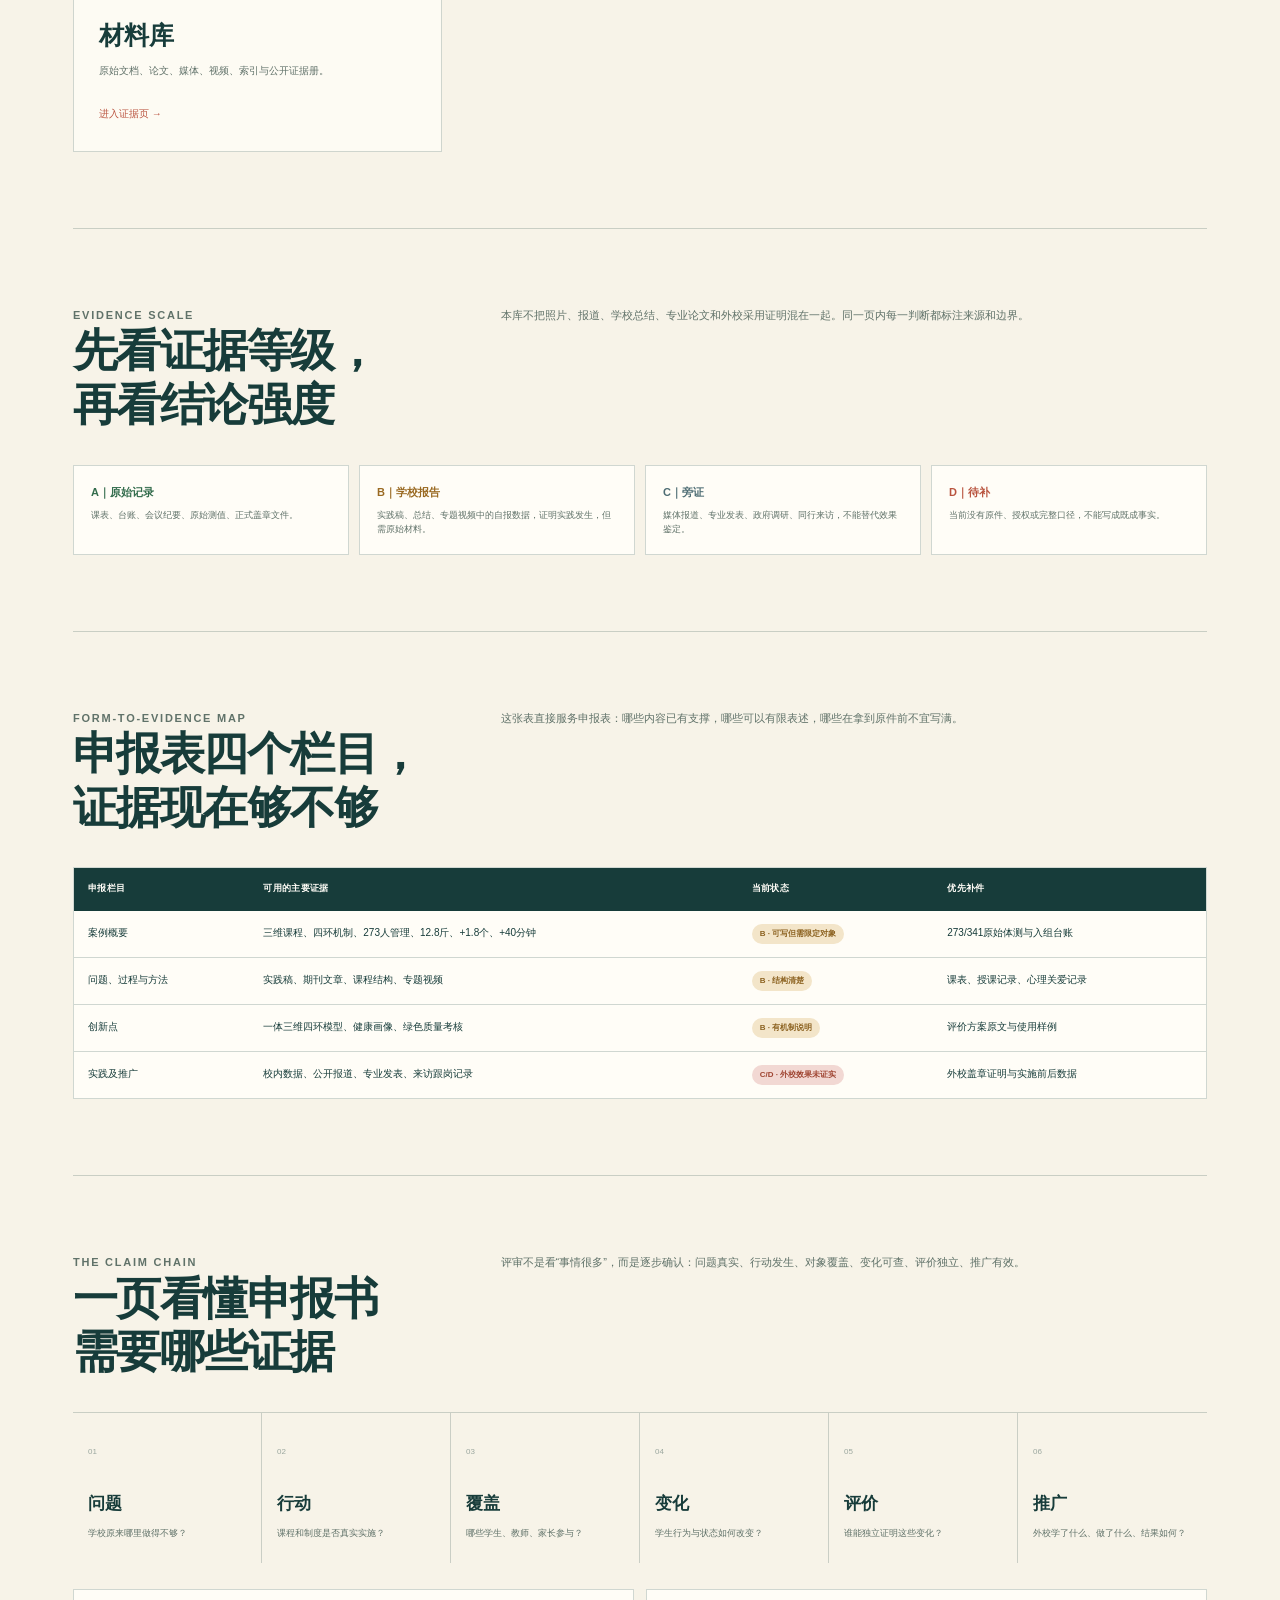
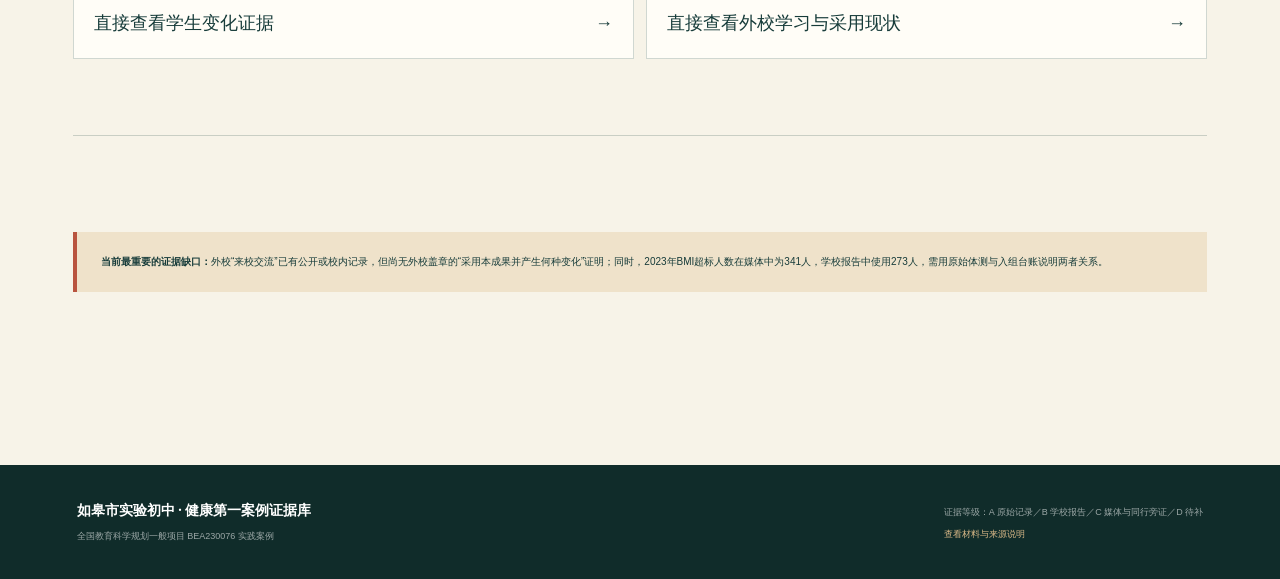
==== commit e9bd5e9a: "重构为多页证据档案馆" ====
--- a/index.html
+++ b/index.html
@@ -1,248 +1,127 @@
 <!doctype html>
 <html lang="zh-CN">
 <head>
-  <meta charset="utf-8">
-  <meta name="viewport" content="width=device-width, initial-scale=1">
-  <meta name="robots" content="noindex,nofollow">
-  <meta name="description" content="如皋市实验初中落实“健康第一”的学校课程重构案例证据页。">
-  <meta name="theme-color" content="#173c3a">
-  <title>健康是1｜如皋市实验初中健康学校课程重构案例</title>
-  <link rel="icon" href="assets/favicon.svg" type="image/svg+xml">
-  <link rel="stylesheet" href="styles.css">
+<meta charset="utf-8">
+<meta name="viewport" content="width=device-width, initial-scale=1">
+<meta name="robots" content="noindex,nofollow">
+<meta name="theme-color" content="#173c3a">
+<title>证据总览｜如皋市实验初中健康第一案例证据库</title>
+<link rel="icon" href="assets/favicon.svg" type="image/svg+xml">
+<link rel="stylesheet" href="styles.css">
 </head>
-<body>
-  <a class="skip-link" href="#main">跳到主要内容</a>
-  <header class="site-header">
-    <a class="brand" href="#top" aria-label="返回首页">
-      <span class="brand-mark">1</span>
-      <span>健康是 1</span>
-    </a>
-    <button class="nav-toggle" type="button" aria-expanded="false" aria-controls="site-nav">
-      <span></span><span></span><span></span>
-      <span class="sr-only">展开导航</span>
-    </button>
-    <nav class="site-nav" id="site-nav" aria-label="页面导航">
-      <a href="#project">项目关联</a>
-      <a href="#model">实践模式</a>
-      <a href="#curriculum">三维课程</a>
-      <a href="#evidence">证据</a>
-      <a href="#documents">下载</a>
-    </nav>
-    <span class="review-tag">评审展示版</span>
-  </header>
+<body data-page="home">
+<a class="skip" href="#main">跳到主要内容</a>
 
-  <main id="main">
-    <section class="hero" id="top">
-      <div class="hero-number" aria-hidden="true">1</div>
-      <div class="hero-copy">
-        <p class="eyebrow">HEALTH FIRST · SCHOOL REDESIGN</p>
-        <h1><span>健康是“1”</span><span>每一个学生都有</span><span>自己的改进路径</span></h1>
-        <p class="hero-lede">如皋市实验初中把“健康第一”从专项活动重构为课程、治理与评价相互支撑的学校实践：先看见每个学生的真实健康处境，再让每一天的课程和环境做出回应。</p>
-        <div class="hero-actions">
-          <a class="button primary" href="#model">阅读实践模式</a>
-          <a class="button ghost" href="#documents">打开评审材料</a>
-        </div>
+    <header class="site-header">
+      <a class="brand" href="index.html"><span class="brand-mark">1</span><span>健康第一<small>案例证据库</small></span></a>
+      <button class="nav-toggle" type="button" aria-expanded="false" aria-controls="nav"><span></span><span></span><span></span><span class="sr-only">展开导航</span></button>
+      <nav class="nav" id="nav" aria-label="主导航"><a href="index.html" aria-current="page">证据总览</a><a href="project.html">项目与问题</a><a href="activities.html">活动与课程</a><a href="students.html">学生发展</a><a href="evaluation.html">多元评价</a><a href="outcomes.html">改革成效</a><a href="adoption.html">外校学习</a><a href="library.html">材料库</a></nav>
+      <span class="review-tag">REVIEW</span>
+    </header>
+    
+<main id="main">
+<section class="page-hero">
+  <div class="hero-inner">
+    <p class="eyebrow">EVIDENCE DOSSIER / 2026</p>
+    <h1>让证据先于结论</h1>
+    <p class="lede">这不是一个用来“展示成果”的单页网站，而是一份可逐页核查的案例档案：项目如何进入学校，课程如何运行，学生如何变化，谁作出评价，外校究竟学习了什么。</p>
+    <div class="hero-meta">
+<span class="chip">学校层面案例</span><span class="chip">BEA230076</span><span class="chip">证据截止 2026-10-25</span>
+</div>
+    <div class="page-number" aria-hidden="true">01</div>
+  </div>
+</section>
+
+<div class="page-wrap">
+  <section class="page-section">
+    <div class="dashboard">
+      <article><b>23</b><span>原始材料文件</span><small>另列外部公开来源</small></article>
+      <article><b>15</b><span>申报主张核查项</span><small>含可证、不可证与待补</small></article>
+      <article><b>5</b><span>已记录学习交流</span><small>不全部等同于健康项目采用</small></article>
+      <article><b>0</b><span>外校盖章效果证明</span><small>不写成“已推广见效”</small></article>
+    </div>
+  </section>
+
+  <section class="page-section">
+    <div class="section-head">
+      <div><p class="section-label">READ THE DOSSIER</p><h2>按评审问题进入，<br>不按宣传版面翻页</h2></div>
+      <p>每一页回答一个独立问题：项目是否真实相关，活动是否持续发生，学生是否发生变化，评价来自谁，改革形成了什么，其他学校究竟是“来学习”还是“已采用并见效”。</p>
+    </div>
+    <div class="dossier-grid">
+      <a class="dossier-card" href="project.html"><span class="no">01 / PROBLEM</span><h3>项目与问题</h3><p>项目关系、学校问题、273与341的口径冲突、实践模式。</p><b>进入证据页 →</b></a>
+      <a class="dossier-card" href="activities.html"><span class="no">02 / ACTIVITY</span><h3>活动与课程</h3><p>三类课程、每日体育课、减脂餐、心理支持和社会适应。</p><b>进入证据页 →</b></a>
+      <a class="dossier-card" href="students.html"><span class="no">03 / STUDENT</span><h3>学生发展</h3><p>可写的学生变化、学生声音，以及不能被数字夸大的地方。</p><b>进入证据页 →</b></a>
+      <a class="dossier-card" href="evaluation.html"><span class="no">04 / EVALUATION</span><h3>多元评价</h3><p>学生、学校、专业期刊、教育行政部门与家长社会反馈。</p><b>进入证据页 →</b></a>
+      <a class="dossier-card" href="outcomes.html"><span class="no">05 / OUTCOME</span><h3>改革成效</h3><p>从投入、覆盖、行为到结果和制度变化的证据阶梯。</p><b>进入证据页 →</b></a>
+      <a class="dossier-card" href="adoption.html"><span class="no">06 / ADOPTION</span><h3>外校学习与使用</h3><p>把来访、跟岗、借鉴、采用和取得效果严格区分。</p><b>进入证据页 →</b></a>
+      <a class="dossier-card" href="library.html"><span class="no">07 / LIBRARY</span><h3>材料库</h3><p>原始文档、论文、媒体、视频、索引与公开证据册。</p><b>进入证据页 →</b></a>
+    </div>
+  </section>
+
+  <section class="page-section">
+    <div class="section-head">
+      <div><p class="section-label">EVIDENCE SCALE</p><h2>先看证据等级，<br>再看结论强度</h2></div>
+      <p>本库不把照片、报道、学校总结、专业论文和外校采用证明混在一起。同一页内每一判断都标注来源和边界。</p>
+    </div>
+    <div class="legend">
+      <div class="level a"><strong>A｜原始记录</strong><p>课表、台账、会议纪要、原始测值、正式盖章文件。</p></div>
+      <div class="level b"><strong>B｜学校报告</strong><p>实践稿、总结、专题视频中的自报数据，证明实践发生，但需原始材料。</p></div>
+      <div class="level c"><strong>C｜旁证</strong><p>媒体报道、专业发表、政府调研、同行来访，不能替代效果鉴定。</p></div>
+      <div class="level d"><strong>D｜待补</strong><p>当前没有原件、授权或完整口径，不能写成既成事实。</p></div>
+    </div>
+  </section>
+
+  <section class="page-section">
+    <div class="section-head">
+      <div><p class="section-label">FORM-TO-EVIDENCE MAP</p><h2>申报表四个栏目，<br>证据现在够不够</h2></div>
+      <p>这张表直接服务申报表：哪些内容已有支撑，哪些可以有限表述，哪些在拿到原件前不宜写满。</p>
+    </div>
+    <div class="table-wrap">
+      <table>
+        <thead><tr><th>申报栏目</th><th>可用的主要证据</th><th>当前状态</th><th>优先补件</th></tr></thead>
+        <tbody>
+          <tr><td>案例概要</td><td>三维课程、四环机制、273人管理、12.8斤、+1.8个、+40分钟</td><td><span class="evidence-level level-b">B · 可写但需限定对象</span></td><td>273/341原始体测与入组台账</td></tr>
+          <tr><td>问题、过程与方法</td><td>实践稿、期刊文章、课程结构、专题视频</td><td><span class="evidence-level level-b">B · 结构清楚</span></td><td>课表、授课记录、心理关爱记录</td></tr>
+          <tr><td>创新点</td><td>一体三维四环模型、健康画像、绿色质量考核</td><td><span class="evidence-level level-b">B · 有机制说明</span></td><td>评价方案原文与使用样例</td></tr>
+          <tr><td>实践及推广</td><td>校内数据、公开报道、专业发表、来访跟岗记录</td><td><span class="evidence-level level-d">C/D · 外校效果未证实</span></td><td>外校盖章证明与实施前后数据</td></tr>
+        </tbody>
+      </table>
+    </div>
+  </section>
+
+  <section class="page-section">
+    <div class="section-head">
+      <div><p class="section-label">THE CLAIM CHAIN</p><h2>一页看懂申报书<br>需要哪些证据</h2></div>
+      <p>评审不是看“事情很多”，而是逐步确认：问题真实、行动发生、对象覆盖、变化可查、评价独立、推广有效。</p>
+    </div>
+    <div class="claim-chain">
+      <article><span>01</span><h3>问题</h3><p>学校原来哪里做得不够？</p></article>
+      <article><span>02</span><h3>行动</h3><p>课程和制度是否真实实施？</p></article>
+      <article><span>03</span><h3>覆盖</h3><p>哪些学生、教师、家长参与？</p></article>
+      <article><span>04</span><h3>变化</h3><p>学生行为与状态如何改变？</p></article>
+      <article><span>05</span><h3>评价</h3><p>谁能独立证明这些变化？</p></article>
+      <article><span>06</span><h3>推广</h3><p>外校学了什么、做了什么、结果如何？</p></article>
+    </div>
+    <div class="next-links">
+      <a href="students.html">直接查看学生变化证据 <span>→</span></a>
+      <a href="adoption.html">直接查看外校学习与采用现状 <span>→</span></a>
+    </div>
+  </section>
+
+  <section class="page-section">
+    <div class="warning"><b>当前最重要的证据缺口：</b>外校“来校交流”已有公开或校内记录，但尚无外校盖章的“采用本成果并产生何种变化”证明；同时，2023年BMI超标人数在媒体中为341人，学校报告中使用273人，需用原始体测与入组台账说明两者关系。</div>
+  </section>
+</div>
+
+</main>
+
+    <footer class="site-footer">
+      <div class="footer-inner">
+        <div><strong>如皋市实验初中 · 健康第一案例证据库</strong><p>全国教育科学规划一般项目 BEA230076 实践案例</p></div>
+        <div><p>证据等级：A 原始记录／B 学校报告／C 媒体与同行旁证／D 待补</p><p><a href="library.html">查看材料与来源说明</a></p></div>
       </div>
-      <div class="hero-card">
-        <p>NATIONAL EDUCATION SCIENCE PROJECT</p>
-        <dl>
-          <div><dt>项目负责人</dt><dd>丁锦宏</dd></div>
-          <div><dt>项目编号</dt><dd>BEA230076</dd></div>
-          <div><dt>实践单位</dt><dd>如皋市实验初中</dd></div>
-          <div><dt>案例方向</dt><dd>坚持健康第一</dd></div>
-        </dl>
-        <span class="hero-stamp">身心一体<br>整全健康</span>
-      </div>
-    </section>
-
-    <section class="metric-strip" aria-label="案例关键数据">
-      <article><b>273</b><span>超重肥胖学生<br>纳入连续管理</span><small>2023年体质测试识别</small></article>
-      <article><b>12.8<span>斤</span></b><span>一学期平均减重</span><small>限上述273名学生</small></article>
-      <article><b>+1.8<span>个</span></b><span>男生引体向上<br>一年平均增量</span><small>从0.8个到接近2个</small></article>
-      <article><b>+40<span>分钟</span></b><span>每日校内<br>有效运动时间</span><small>制度统筹后增加</small></article>
-    </section>
-
-    <section class="section paper" id="project">
-      <div class="section-no">01</div>
-      <div class="section-head">
-        <p class="eyebrow">A RESEARCH-INFORMED SCHOOL CASE</p>
-        <h2>健康不是外部约束，<br>而是学生逐步获得的自我管理能力</h2>
-      </div>
-      <div class="project-grid">
-        <article class="prose">
-          <p class="lead">案例以全国教育科学规划一般项目“青少年情感教育的内涵、体系和范式研究”为分析框架，以如皋市实验初中为实践单位。</p>
-          <p>项目关于情感教育的主体生成、关系支持和行动实践的认识，为学校提供了关键判断：学生不会因为一次讲座就形成健康行为；只有在安全关系、真实任务与持续反馈中，健康才能变成会选择、能坚持、愿求助的日常能力。</p>
-          <p>学校没有停留在“增加一项健康活动”，而是用健康逻辑重构课程：身体、心理和社会适应不是三个独立栏目，而是共同支撑“整全健康”。</p>
-          <blockquote>从“纠正少数学生的问题”，转向“为每一个学生提供可持续的改进条件”。</blockquote>
-        </article>
-        <aside class="project-note">
-          <p class="mini-title">项目身份</p>
-          <h3>青少年情感教育的内涵、体系和范式研究</h3>
-          <dl>
-            <div><dt>负责人</dt><dd>丁锦宏</dd></div>
-            <div><dt>批准号</dt><dd>BEA230076</dd></div>
-            <div><dt>项目类别</dt><dd>全国教育科学规划一般项目</dd></div>
-            <div><dt>实践单位</dt><dd>如皋市实验初中</dd></div>
-          </dl>
-          <p class="caution">正式报送前，由项目负责人确认项目与实践学校的合作及授权表述。</p>
-        </aside>
-      </div>
-    </section>
-
-    <section class="section dark" id="model">
-      <div class="section-no">02</div>
-      <div class="section-head light">
-        <p class="eyebrow">THE SCHOOL’S PRACTICE MODEL</p>
-        <h2>一体三维四环：<br>把健康写进学校日常运行</h2>
-      </div>
-      <figure class="model-figure">
-        <img src="assets/images/一体三维四环模式图.png" alt="一体三维四环健康学校课程育人模式图">
-        <figcaption>“一体”是身心一体、整全健康；“三维”是健康身体、健康心理、健康社会适应；“四环”是监测诊断、课程供给、日常行动、评价改进。</figcaption>
-      </figure>
-      <div class="method-row">
-        <article><span>01</span><h3>先诊断</h3><p>体测、视力、脊柱、心理筛查与饮食运动数据形成“健康画像”。</p></article>
-        <article><span>02</span><h3>再供给</h3><p>把突出问题转为可排入课表、有课时和责任人支撑的课程。</p></article>
-        <article><span>03</span><h3>促行动</h3><p>让运动、选餐、求助、同伴交往和志愿服务进入学生每天的生活。</p></article>
-        <article><span>04</span><h3>看改进</h3><p>用“三元五维”和“绿色质量”评价调整课程与治理，不公开健康排名。</p></article>
-      </div>
-    </section>
-
-    <section class="section paper" id="curriculum">
-      <div class="section-no">03</div>
-      <div class="section-head">
-        <p class="eyebrow">THREE DIMENSIONS OF HEALTH</p>
-        <h2>三维课程，不是三张清单</h2>
-      </div>
-      <div class="course-grid">
-        <article class="course-card body-course">
-          <p class="course-no">01</p>
-          <h3>健康身体</h3>
-          <p class="course-sub">体能 · 视力 · 体态</p>
-          <ul>
-            <li>每天一节体育课，“3+2”强基与拓展并行</li>
-            <li>“月月有比赛”，课桌操、正脊操、眼球操</li>
-            <li>减脂专窗、营养点餐、体重和体脂记录</li>
-            <li>视力电子档案、脊柱健康筛查、教室光环境检测</li>
-          </ul>
-        </article>
-        <article class="course-card mind-course">
-          <p class="course-no">02</p>
-          <h3>健康心理</h3>
-          <p class="course-sub">预防 · 发展 · 干预</p>
-          <ul>
-            <li>每天润心广播、心理晴雨表、每周心理微课</li>
-            <li>全员导师与“五有好少年”成长规划</li>
-            <li>班级心理委员、每月主题沙龙、学期普查</li>
-            <li>ABC分级关爱、“未来可期”个性化课程</li>
-          </ul>
-        </article>
-        <article class="course-card social-course">
-          <p class="course-no">03</p>
-          <h3>健康社会适应</h3>
-          <p class="course-sub">相处 · 融入 · 担当</p>
-          <ul>
-            <li>师友成长共同体与“暖言善行”</li>
-            <li>班级公约、班徽班歌、共植班级树</li>
-            <li>“满天星”志愿服务每学期不少于8次、10小时</li>
-            <li>“小委员提案”把公共参与变成真实学习</li>
-          </ul>
-        </article>
-      </div>
-    </section>
-
-    <section class="section evidence" id="evidence">
-      <div class="section-no">04</div>
-      <div class="section-head">
-        <p class="eyebrow">EVIDENCE, NOT SLOGANS</p>
-        <h2>每个数字都带边界，<br>每个判断都能回到材料</h2>
-      </div>
-      <div class="evidence-layout">
-        <article class="data-panel">
-          <div class="data-head"><span>实施与变化</span><b>2023—2026</b></div>
-          <div class="data-bars">
-            <div><label>超重肥胖学生纳入管理</label><strong>273人</strong><i style="--size:78%"></i></div>
-            <div><label>一学期平均减重</label><strong>12.8斤</strong><i style="--size:64%"></i></div>
-            <div><label>男生引体向上平均增量</label><strong>+1.8个</strong><i style="--size:52%"></i></div>
-            <div><label>每日校内有效运动增加</label><strong>40分钟</strong><i style="--size:70%"></i></div>
-            <div><label>每生每学期志愿服务</label><strong>≥10小时</strong><i style="--size:58%"></i></div>
-          </div>
-          <p class="note">以上数字分别对应特定群体或学校制度安排，不代表全体学生同幅变化。90%“未来可期班”转化率仍须核对分子、分母、随访时点及“转化”定义。</p>
-        </article>
-        <div class="evidence-stack">
-          <article class="evidence-card">
-            <span>专业发表</span>
-            <h3>《江苏教育研究》</h3>
-            <p>《健康学校建设的问题检视与实践探索》，2026年第8期第18—22页。</p>
-          </article>
-          <article class="evidence-card">
-            <span>媒体记录</span>
-            <h3>减脂专窗与健康课程</h3>
-            <p>央广网、南通日报等对学校减脂专窗、营养点餐、健康学校建设作出报道。</p>
-          </article>
-          <article class="evidence-card">
-            <span>现场交流</span>
-            <h3>“一个都不能少”</h3>
-            <p>2026年7月，学校以专题报告分享健康学校建设与重点学生关爱经验。</p>
-          </article>
-          <article class="evidence-card warning">
-            <span>证据边界</span>
-            <h3>不把传播当成效</h3>
-            <p>公开课、跟岗交流和媒体报道不替代外部单位采用证明；目前不虚构校外推广效果。</p>
-          </article>
-        </div>
-      </div>
-    </section>
-
-    <section class="section ochre" id="outcomes">
-      <div class="section-no">05</div>
-      <div class="section-head">
-        <p class="eyebrow">WHAT CHANGED</p>
-        <h2>“健康第一”真正落到<br>三个主体身上</h2>
-      </div>
-      <div class="outcome-row">
-        <article><span>学生</span><h3>从被检查到能管理</h3><p>会选择食物、安排运动、使用心理晴雨表；愿意求助，也能参与集体与公共事务。</p></article>
-        <article><span>教师</span><h3>从各管一段到共同负责</h3><p>体育、心理、德育、总务、医务共享目标；班主任能用健康画像理解学生。</p></article>
-        <article><span>学校</span><h3>从专项活动到课程治理</h3><p>健康进入章程、课表、评价、数据与协同机制，形成可追踪的学校运行结构。</p></article>
-      </div>
-    </section>
-
-    <section class="section green" id="documents">
-      <div class="section-no">06</div>
-      <div class="section-head light">
-        <p class="eyebrow">REVIEW DOSSIER</p>
-        <h2>申报材料下载</h2>
-      </div>
-      <div class="doc-grid">
-        <a href="assets/docs/附件1_案例申报信息表_阅读版.pdf" target="_blank" rel="noopener">
-          <span>PDF · 官方模板</span><h3>案例申报信息表</h3><p>含“一体三维四环”模式图与四栏正文。</p><b>打开 ↗</b>
-        </a>
-        <a href="assets/docs/健康第一案例总结.pdf" target="_blank" rel="noopener">
-          <span>PDF · 实践总结</span><h3>身心一体、整全健康</h3><p>完整说明问题、机制、实施、证据边界与复制条件。</p><b>打开 ↗</b>
-        </a>
-        <a href="assets/docs/核心证据摘编.pdf" target="_blank" rel="noopener">
-          <span>PDF · 证据册</span><h3>关键数据与来源</h3><p>将每个数字放回原始材料、统计范围和适用边界。</p><b>打开 ↗</b>
-        </a>
-        <a href="assets/docs/支撑材料索引.xlsx" download>
-          <span>XLSX · 可检索</span><h3>完整材料索引</h3><p>按文件类别、相关性、哈希和口径整理。</p><b>下载 ↙</b>
-        </a>
-      </div>
-      <div class="netdisk">
-        <div><p class="eyebrow">FULL ORIGINAL PACKAGE</p><h3>百度网盘 · 完整原件包</h3></div>
-        <p>课程表、减重监测、心理关爱、媒体报道、论文和专题视频等完整材料，仅向本次评审定向共享。公开网页不使用学生正脸照片。</p>
-      </div>
-    </section>
-
-    <section class="closing">
-      <p>健康不是一张体检表，<br>而是每一个孩子每天可以走的道路。</p>
-      <a class="button outline" href="#top">回到页首 ↑</a>
-    </section>
-  </main>
-
-  <footer>
-    <div><strong>如皋市实验初中 · 健康学校课程重构案例</strong><p>全国教育科学规划一般项目 BEA230076 实践案例</p></div>
-    <p>仅供案例评审使用 · 更新于 2026-10-25</p>
-  </footer>
-
-  <script src="script.js"></script>
+    </footer>
+    
+<script src="script.js"></script>
 </body>
 </html>
--- a/styles.css
+++ b/styles.css
@@ -1,230 +1,180 @@
+
 :root {
-  --ink: #173c3a;
-  --ink-2: #28544f;
-  --red: #b9543f;
-  --paper: #f7f3e8;
-  --paper-2: #ece4d2;
-  --sage: #dfe8df;
-  --white: #fffdf7;
-  --line: rgba(23,60,58,.2);
-  --serif: "Songti SC", "STSong", "Noto Serif CJK SC", serif;
-  --sans: "PingFang SC", "Hiragino Sans GB", "Microsoft YaHei", sans-serif;
+  --ink:#173c3a; --ink2:#24534e; --red:#b9543f; --paper:#f7f3e8;
+  --paper2:#ece4d2; --sage:#dfe8df; --sage2:#edf2eb; --white:#fffdf7;
+  --muted:#607269; --line:rgba(23,60,58,.2); --gold:#d7b178;
+  --serif:"Songti SC","STSong","Noto Serif CJK SC",serif;
+  --sans:"PingFang SC","Hiragino Sans GB","Microsoft YaHei",sans-serif;
 }
-* { box-sizing: border-box; }
-html { scroll-behavior: smooth; }
-body {
-  margin: 0; color: var(--ink); background: var(--paper);
-  font-family: var(--sans); line-height: 1.75; -webkit-font-smoothing: antialiased;
+*{box-sizing:border-box}
+html{scroll-behavior:smooth}
+body{margin:0;color:var(--ink);background:var(--paper);font-family:var(--sans);line-height:1.75;-webkit-font-smoothing:antialiased}
+body::before{content:"";position:fixed;inset:0;z-index:-2;pointer-events:none;background:linear-gradient(rgba(23,60,58,.032) 1px,transparent 1px),linear-gradient(90deg,rgba(23,60,58,.032) 1px,transparent 1px),radial-gradient(circle at 89% 7%,rgba(185,84,63,.11),transparent 28%);background-size:30px 30px,30px 30px,auto}
+img{display:block;max-width:100%}a{color:inherit}button{font:inherit}
+.sr-only{position:absolute;width:1px;height:1px;margin:-1px;overflow:hidden;clip:rect(0,0,0,0)}
+.skip{position:fixed;left:16px;top:-100px;z-index:100;padding:10px 16px;background:var(--white)}
+.skip:focus{top:16px}
+.site-header{position:sticky;top:0;z-index:40;display:flex;align-items:center;gap:22px;padding:12px clamp(18px,4vw,58px);color:var(--white);background:rgba(18,49,47,.97);backdrop-filter:blur(14px);border-bottom:1px solid rgba(255,255,255,.11)}
+.brand{display:flex;align-items:center;gap:10px;color:inherit;text-decoration:none;white-space:nowrap;font-family:var(--serif);font-weight:700}
+.brand-mark{display:grid;place-items:center;width:34px;height:34px;border:1px solid rgba(255,255,255,.55);border-radius:50%;font:600 18px Georgia,serif}
+.brand small{display:block;color:rgba(255,255,255,.55);font-family:var(--sans);font-size:8px;letter-spacing:.12em;font-weight:400}
+.nav{display:flex;align-items:center;gap:clamp(9px,1.35vw,20px);margin-left:auto}
+.nav a{color:rgba(255,255,255,.72);text-decoration:none;font-size:11px;letter-spacing:.03em;padding:7px 0;border-bottom:1px solid transparent;white-space:nowrap}
+.nav a:hover,.nav a[aria-current="page"]{color:#fff;border-color:var(--gold)}
+.nav-toggle{display:none;margin-left:auto;border:0;background:none;color:#fff;padding:8px}
+.nav-toggle span:not(.sr-only){display:block;width:23px;height:1px;margin:5px;background:currentColor}
+.review-tag{padding:4px 9px;border:1px solid rgba(255,255,255,.3);border-radius:999px;color:rgba(255,255,255,.7);font-size:8px;letter-spacing:.1em;white-space:nowrap}
+
+.page-hero{position:relative;padding:clamp(60px,8vw,112px) clamp(22px,7vw,104px) clamp(46px,6vw,76px);color:var(--white);background:linear-gradient(130deg,#12312f,#173c3a 58%,#24534e);overflow:hidden}
+.page-hero::after{content:"";position:absolute;right:-190px;top:-260px;width:560px;height:560px;border-radius:50%;border:1px solid rgba(255,255,255,.1);box-shadow:0 0 0 70px rgba(255,255,255,.025),0 0 0 140px rgba(255,255,255,.018)}
+.hero-inner{position:relative;z-index:2;max-width:1230px;margin:0 auto}
+.eyebrow{margin:0 0 17px;color:var(--red);font-size:9px;font-weight:700;letter-spacing:.2em}
+.page-hero .eyebrow{color:#e0ae87}
+.page-number{position:absolute;right:0;bottom:-30px;color:rgba(255,255,255,.045);font-family:var(--serif);font-size:clamp(110px,18vw,260px);line-height:1}
+.page-hero h1{position:relative;z-index:2;max-width:980px;margin:0;font-family:var(--serif);font-size:clamp(43px,6.3vw,88px);line-height:1.08;letter-spacing:-.055em}
+.page-hero h1 em{color:#dfbe8d;font-style:normal}
+.page-hero .lede{position:relative;z-index:2;max-width:820px;margin:25px 0 0;color:rgba(255,255,255,.69);font-size:14px;line-height:1.95}
+.hero-meta{position:relative;z-index:2;display:flex;gap:9px;flex-wrap:wrap;margin-top:27px}
+.chip{padding:6px 11px;border:1px solid rgba(255,255,255,.2);color:rgba(255,255,255,.72);font-size:9px;letter-spacing:.05em}
+
+.page-wrap{max-width:1230px;margin:0 auto;padding:clamp(40px,6vw,80px) clamp(20px,4vw,48px)}
+.page-section{padding:clamp(44px,6vw,76px) 0;border-top:1px solid var(--line)}
+.page-section:first-child{border-top:0;padding-top:0}
+.section-head{display:grid;grid-template-columns:minmax(280px,.56fr) 1fr;gap:32px;margin-bottom:32px;align-items:start}
+.section-head h2{margin:0;font-family:var(--serif);font-size:clamp(29px,3.5vw,48px);line-height:1.2;letter-spacing:-.035em}
+.section-head p{margin:0;color:var(--muted);font-size:11px;line-height:1.85}
+.section-label{font-size:9px;color:var(--red);letter-spacing:.16em;font-weight:700}
+
+.dashboard{display:grid;grid-template-columns:repeat(4,1fr);gap:1px;background:var(--line);border:1px solid var(--line)}
+.dashboard article{min-height:148px;padding:23px;background:var(--white)}
+.dashboard b{display:block;font-family:var(--serif);font-size:clamp(28px,3vw,42px);line-height:1}
+.dashboard span{display:block;margin-top:13px;font-size:10px;line-height:1.6}
+.dashboard small{display:block;margin-top:7px;color:#79847d;font-size:8px;line-height:1.5}
+
+.dossier-grid{display:grid;grid-template-columns:repeat(3,1fr);gap:14px}
+.dossier-card{position:relative;padding:25px;border:1px solid var(--line);background:rgba(255,253,247,.78);text-decoration:none;transition:transform .2s ease,background .2s ease}
+.dossier-card:hover{transform:translateY(-3px);background:var(--white)}
+.dossier-card .no{color:#a0ada3;font-family:var(--serif);font-size:12px}
+.dossier-card h3{margin:42px 0 9px;font-family:var(--serif);font-size:25px;line-height:1.3}
+.dossier-card p{margin:0;color:var(--muted);font-size:10px;line-height:1.8}
+.dossier-card b{display:inline-block;margin-top:25px;color:var(--red);font-size:10px;font-weight:500}
+
+.legend{display:grid;grid-template-columns:repeat(4,1fr);gap:10px}
+.level{padding:17px;border:1px solid var(--line);background:var(--white)}
+.level strong{display:block;font-size:11px}.level p{margin:6px 0 0;color:var(--muted);font-size:9px;line-height:1.6}
+.level.a strong{color:#346d4d}.level.b strong{color:#9a6a22}.level.c strong{color:#4d6c73}.level.d strong{color:var(--red)}
+
+.claim-chain{display:grid;grid-template-columns:repeat(6,1fr);border-top:1px solid var(--line)}
+.claim-chain article{position:relative;padding:22px 15px;border-right:1px solid var(--line)}
+.claim-chain article:last-child{border-right:0}
+.claim-chain span{font-size:8px;color:#9ba79f}.claim-chain h3{margin:26px 0 7px;font-family:var(--serif);font-size:17px}.claim-chain p{margin:0;color:var(--muted);font-size:9px;line-height:1.7}
+
+.evidence-grid{display:grid;grid-template-columns:repeat(2,1fr);gap:14px}
+.evidence-card{padding:25px;border:1px solid var(--line);background:var(--white);break-inside:avoid}
+.evidence-card.wide{grid-column:1/-1}
+.evidence-top{display:flex;justify-content:space-between;gap:12px;align-items:flex-start;margin-bottom:16px}
+.evidence-code{font-family:ui-monospace,SFMono-Regular,Menlo,monospace;font-size:9px;color:#9aa69e;letter-spacing:.08em}
+.evidence-level{display:inline-block;padding:3px 8px;border-radius:999px;font-size:8px;font-weight:700;white-space:nowrap}
+.level-a{background:#d6e7d9;color:#2e6a4b}.level-b{background:#f3e5c9;color:#8b611f}.level-c{background:#e3eaeb;color:#48646a}.level-d{background:#f2d8d3;color:#9f4532}
+.evidence-card h3{margin:0 0 10px;font-family:var(--serif);font-size:23px;line-height:1.35}
+.evidence-card p{margin:0 0 12px;color:#53675d;font-size:10.5px;line-height:1.8}
+.claim-box{padding:13px 15px;margin:14px 0;background:var(--sage2);border-left:3px solid var(--ink2)}
+.claim-box b{font-size:9px;letter-spacing:.08em}.claim-box p{margin:4px 0 0;font-size:10px}
+.boundary{padding-top:12px;border-top:1px solid var(--line);color:#846c54;font-size:9px;line-height:1.7}
+.source-row{display:flex;gap:8px;flex-wrap:wrap;margin-top:12px}
+.source{display:inline-flex;align-items:center;padding:4px 8px;border:1px solid var(--line);font-size:8px;color:#64746b;text-decoration:none;background:var(--paper)}
+.source:hover{border-color:var(--red);color:var(--red)}
+.source.external::after{content:"↗";margin-left:5px}
+.metric{display:grid;grid-template-columns:auto 1fr;gap:12px;align-items:end;margin:10px 0 17px}
+.metric b{font-family:var(--serif);font-size:34px;line-height:1;color:var(--red)}
+.metric span{padding-bottom:4px;color:var(--muted);font-size:9px}
+.bar{height:4px;background:var(--paper2);margin-top:8px;position:relative;overflow:hidden}.bar i{display:block;height:100%;width:var(--v);background:var(--red)}
+
+.table-wrap{overflow-x:auto;border:1px solid var(--line);background:var(--white)}
+table{border-collapse:collapse;width:100%;min-width:760px;font-size:10px}
+th,td{padding:13px 14px;border-bottom:1px solid var(--line);text-align:left;vertical-align:top}
+th{background:var(--ink);color:var(--white);font-size:9px;letter-spacing:.04em}
+tr:last-child td{border-bottom:0}
+td.num{font-family:var(--serif);font-size:16px;color:var(--red);white-space:nowrap}
+
+.flowline{display:grid;grid-template-columns:repeat(5,1fr);border-top:2px solid var(--red);margin-top:22px}
+.flowline article{padding:18px 14px;border-right:1px solid var(--line)}
+.flowline article:last-child{border-right:0}
+.flowline span{color:var(--red);font-family:var(--serif);font-size:11px}.flowline h3{margin:18px 0 6px;font-family:var(--serif);font-size:17px}.flowline p{margin:0;color:var(--muted);font-size:9px;line-height:1.7}
+
+.gallery{display:grid;grid-template-columns:1.4fr 1fr 1fr;gap:12px}
+.gallery figure{margin:0;background:var(--white);border:1px solid var(--line)}
+.gallery img{aspect-ratio:16/10;object-fit:cover;width:100%}
+.gallery figcaption{padding:10px 13px;font-size:8px;color:var(--muted);line-height:1.6}
+.gallery figure:first-child img{filter:none}
+.privacy-note{margin-top:10px;color:#806d55;font-size:8px}
+
+.timeline{position:relative;margin:0;padding:0;list-style:none}
+.timeline::before{content:"";position:absolute;left:105px;top:0;bottom:0;width:1px;background:var(--line)}
+.timeline li{position:relative;display:grid;grid-template-columns:88px 34px 1fr;gap:0;margin-bottom:18px}
+.timeline time{padding-top:15px;text-align:right;font-family:var(--serif);font-size:12px;color:var(--red)}
+.timeline li::before{content:"";position:absolute;left:100px;top:23px;width:9px;height:9px;border:2px solid var(--paper);border-radius:50%;background:var(--ink);box-shadow:0 0 0 1px var(--ink)}
+.timeline article{padding:16px 19px;border:1px solid var(--line);background:var(--white)}
+.timeline h3{margin:0 0 7px;font-family:var(--serif);font-size:19px}.timeline p{margin:0;color:var(--muted);font-size:10px;line-height:1.75}
+
+.matrix-legend{display:flex;gap:8px;flex-wrap:wrap;margin-bottom:16px}
+.filter-bar{display:flex;gap:8px;flex-wrap:wrap;margin:0 0 20px}
+.filter{padding:7px 12px;border:1px solid var(--line);background:transparent;color:var(--ink);font-size:9px;cursor:pointer}
+.filter.active{background:var(--ink);color:var(--white)}
+.library-grid{display:grid;grid-template-columns:repeat(3,1fr);gap:12px}
+.library-card{padding:20px;border:1px solid var(--line);background:var(--white);transition:.2s}
+.library-card[hidden]{display:none}
+.library-card:hover{border-color:rgba(185,84,63,.5);transform:translateY(-2px)}
+.library-card h3{margin:11px 0 8px;font-family:var(--serif);font-size:18px;line-height:1.35}
+.library-card p{margin:0;color:var(--muted);font-size:9px;line-height:1.7}
+.library-card .links{margin-top:14px;display:flex;gap:6px;flex-wrap:wrap;font-size:8px}
+
+.adoption-grid{display:grid;grid-template-columns:1.1fr .9fr;gap:16px}
+.adoption-card{padding:25px;border:1px solid var(--line);background:var(--white)}
+.adoption-card h3{margin:0 0 10px;font-family:var(--serif);font-size:24px}
+.adoption-card p{font-size:10px;color:var(--muted);line-height:1.8}
+.status-big{display:flex;align-items:center;gap:20px;padding:23px;background:var(--ink);color:var(--white);margin-bottom:18px}
+.status-big b{font-family:Georgia,serif;font-size:58px;line-height:1}
+.status-big span{font-size:11px;line-height:1.7}
+.gap-list{margin:0;padding:0;list-style:none}
+.gap-list li{padding:12px 0;border-top:1px solid var(--line);font-size:10px;line-height:1.75}
+.download-panel{display:grid;grid-template-columns:1fr 1fr;gap:12px;margin-top:18px}
+.download{display:block;padding:20px;border:1px solid var(--line);background:var(--white);text-decoration:none}
+.download b{display:block;font-family:var(--serif);font-size:19px}.download span{display:block;margin-top:5px;color:var(--muted);font-size:9px}
+
+.callout{padding:23px 26px;background:var(--ink);color:var(--white);margin:28px 0}
+.callout p{margin:0;color:rgba(255,255,255,.69);font-size:11px;line-height:1.9}
+.callout b{color:#e5bc8a}
+.warning{padding:21px 24px;background:#efe2ca;border-left:4px solid var(--red);margin:20px 0;font-size:10px;line-height:1.85}
+.next-links{display:grid;grid-template-columns:1fr 1fr;gap:12px;margin-top:26px}
+.next-links a{display:flex;justify-content:space-between;padding:18px 20px;border:1px solid var(--line);text-decoration:none;background:var(--white);font-family:var(--serif);font-size:18px}
+.next-links a:hover{border-color:var(--red)}
+
+.site-footer{padding:34px clamp(20px,6vw,92px);color:rgba(255,255,255,.58);background:#102c2a;font-size:9px}
+.footer-inner{max-width:1230px;margin:0 auto;display:flex;justify-content:space-between;gap:30px}
+.site-footer strong{color:#fff;font-family:var(--serif);font-size:14px}
+.site-footer p{margin:6px 0 0}
+.site-footer a{color:#d9b887;text-decoration:none}
+
+@media(max-width:1050px){
+  .review-tag{display:none}.nav{gap:10px}.dashboard{grid-template-columns:1fr 1fr}
+  .dossier-grid,.library-grid{grid-template-columns:1fr 1fr}.legend{grid-template-columns:1fr 1fr}
+  .adoption-grid,.evidence-grid{grid-template-columns:1fr}.claim-chain{grid-template-columns:repeat(3,1fr)}
 }
-body::before {
-  content: ""; position: fixed; inset: 0; z-index: -1; pointer-events: none;
-  background:
-    linear-gradient(rgba(23,60,58,.035) 1px, transparent 1px),
-    linear-gradient(90deg, rgba(23,60,58,.035) 1px, transparent 1px),
-    radial-gradient(circle at 84% 7%, rgba(185,84,63,.12), transparent 27%);
-  background-size: 30px 30px, 30px 30px, auto;
+@media(max-width:780px){
+  .nav-toggle{display:block}
+  .nav{position:fixed;top:0;right:-100%;bottom:0;width:min(330px,84vw);margin:0;padding:88px 28px;flex-direction:column;align-items:flex-start;gap:0;background:#102c2a;transition:right .3s ease}
+  .nav.open{right:0}.nav a{width:100%;padding:14px 0;border-bottom:1px solid rgba(255,255,255,.1);font-size:14px}
+  .page-hero h1{font-size:clamp(40px,11vw,66px)}.section-head{grid-template-columns:1fr;gap:10px}
+  .claim-chain,.flowline{grid-template-columns:1fr 1fr}.gallery{grid-template-columns:1fr}.download-panel{grid-template-columns:1fr}
 }
-img { display: block; width: 100%; }
-a { color: inherit; }
-button { font: inherit; }
-.sr-only { position: absolute; width: 1px; height: 1px; margin: -1px; overflow: hidden; clip: rect(0,0,0,0); }
-.skip-link { position: fixed; left: 16px; top: -100px; z-index: 100; padding: 10px 16px; background: var(--white); }
-.skip-link:focus { top: 16px; }
-.site-header {
-  position: fixed; top: 0; left: 0; right: 0; z-index: 30; display: flex; align-items: center;
-  gap: 28px; padding: 15px clamp(20px, 5vw, 74px); color: var(--white);
-  background: linear-gradient(to bottom, rgba(18,53,50,.87), rgba(18,53,50,0));
-  transition: background .25s ease;
+@media(max-width:520px){
+  .site-header{padding-inline:16px}.brand small{display:none}
+  .dashboard,.dossier-grid,.legend,.library-grid{grid-template-columns:1fr}
+  .page-wrap{padding-inline:18px}.page-hero{padding-inline:18px}
+  .claim-chain,.flowline{grid-template-columns:1fr}
+  .timeline::before{left:70px}.timeline li{grid-template-columns:55px 30px 1fr}
+  .timeline li::before{left:65px}.timeline time{font-size:10px}
+  .footer-inner{flex-direction:column}
 }
-.site-header.scrolled { background: rgba(23,60,58,.97); backdrop-filter: blur(12px); }
-.brand { display: flex; align-items: center; gap: 12px; text-decoration: none; font-family: var(--serif); font-size: 20px; font-weight: 700; }
-.brand-mark { display: grid; place-items: center; width: 32px; height: 32px; border: 1px solid rgba(255,255,255,.7); border-radius: 50%; font-family: Georgia, serif; font-size: 20px; }
-.site-nav { margin-left: auto; display: flex; gap: clamp(14px,2vw,30px); }
-.site-nav a { color: rgba(255,255,255,.8); text-decoration: none; font-size: 12px; letter-spacing: .08em; }
-.site-nav a:hover { color: white; }
-.review-tag { padding: 4px 10px; border: 1px solid rgba(255,255,255,.35); border-radius: 999px; font-size: 9px; letter-spacing: .12em; }
-.nav-toggle { display: none; margin-left: auto; border: 0; background: none; color: white; }
-.nav-toggle span:not(.sr-only) { display: block; width: 23px; height: 1px; margin: 5px; background: currentColor; }
-
-.hero {
-  position: relative; min-height: 100vh; display: grid; grid-template-columns: 1.2fr .8fr;
-  gap: 50px; align-items: center; padding: 130px clamp(24px,7vw,108px) 72px;
-  color: var(--white); background:
-    radial-gradient(circle at 17% 30%, rgba(95,136,122,.38), transparent 30%),
-    linear-gradient(130deg, #143a37 0%, #173c3a 58%, #24534e 100%);
-  overflow: hidden;
-}
-.hero::after {
-  content: ""; position: absolute; width: 520px; height: 520px; border-radius: 50%;
-  right: -250px; top: -220px; border: 1px solid rgba(255,255,255,.09);
-  box-shadow: 0 0 0 70px rgba(255,255,255,.025), 0 0 0 140px rgba(255,255,255,.018);
-}
-.hero-number {
-  position: absolute; right: 2vw; bottom: -24vw; font-family: Georgia, serif;
-  font-size: 62vw; line-height: 1; color: transparent; -webkit-text-stroke: 1px rgba(255,255,255,.065);
-}
-.hero-copy, .hero-card { position: relative; z-index: 2; }
-.eyebrow { margin: 0 0 22px; color: var(--red); font-size: 10px; letter-spacing: .2em; font-weight: 700; }
-.hero .eyebrow { color: #e5af8f; }
-.hero h1 { margin: 0; font-family: var(--serif); font-size: clamp(50px, 6vw, 88px); line-height: 1.06; letter-spacing: -.055em; }
-.hero h1 span { display: block; }
-.hero h1 span:nth-child(2), .hero h1 span:nth-child(3) { font-size: .58em; letter-spacing: -.03em; }
-.hero h1 span:nth-child(3) { color: #dfc096; }
-.hero-lede { max-width: 720px; margin: 27px 0 0; color: rgba(255,255,255,.72); font-size: 15px; line-height: 1.95; }
-.hero-actions { display: flex; gap: 13px; flex-wrap: wrap; margin-top: 30px; }
-.button { display: inline-flex; align-items: center; justify-content: center; min-height: 44px; padding: 10px 21px; text-decoration: none; font-size: 12px; letter-spacing: .08em; }
-.button.primary { color: var(--ink); background: var(--paper); }
-.button.ghost { color: white; border: 1px solid rgba(255,255,255,.38); }
-.hero-card {
-  position: relative; padding: 34px; border: 1px solid rgba(255,255,255,.22);
-  background: rgba(255,255,255,.06); backdrop-filter: blur(8px);
-}
-.hero-card > p { margin: 0 0 24px; font-size: 9px; letter-spacing: .16em; color: rgba(255,255,255,.52); }
-.hero-card dl { margin: 0; }
-.hero-card dl div { padding: 13px 0; border-top: 1px solid rgba(255,255,255,.13); }
-.hero-card dt { font-size: 9px; letter-spacing: .1em; color: rgba(255,255,255,.45); }
-.hero-card dd { margin: 3px 0 0; font-family: var(--serif); font-size: 16px; }
-.hero-stamp { position: absolute; right: 18px; top: 24px; color: #e0bd88; font-family: var(--serif); font-size: 12px; line-height: 1.55; text-align: center; }
-
-.metric-strip {
-  display: grid; grid-template-columns: repeat(4,1fr); background: var(--paper-2);
-  border-bottom: 1px solid var(--line);
-}
-.metric-strip article { min-height: 158px; padding: 27px 22px; border-right: 1px solid var(--line); }
-.metric-strip article:last-child { border-right: 0; }
-.metric-strip b { display: block; font-family: var(--serif); color: var(--ink); font-size: clamp(30px,3vw,48px); line-height: 1; }
-.metric-strip b span { font-size: .38em; margin-left: 4px; }
-.metric-strip article > span { display: block; margin-top: 16px; font-size: 12px; line-height: 1.55; }
-.metric-strip small { display: block; margin-top: 8px; color: #7c7a6c; font-size: 9px; }
-
-.section { position: relative; padding: clamp(82px,10vw,146px) clamp(24px,6vw,92px); }
-.paper { background: var(--paper); }
-.dark { color: var(--white); background: var(--ink); }
-.evidence { background: var(--paper); }
-.ochre { background: #d7b178; }
-.green { color: var(--white); background: var(--ink); }
-.section-no { position: absolute; right: clamp(24px,6vw,92px); top: 24px; font-family: var(--serif); font-size: clamp(80px,12vw,150px); color: rgba(23,60,58,.065); line-height: 1; }
-.dark .section-no, .green .section-no { color: rgba(255,255,255,.055); }
-.section-head { max-width: 1050px; margin: 0 auto 56px; }
-.section-head h2 { margin: 0; font-family: var(--serif); font-size: clamp(36px,4.7vw,66px); line-height: 1.16; letter-spacing: -.045em; }
-.section-head.light .eyebrow { color: #db9a7a; }
-.project-grid { max-width: 1050px; margin: 0 auto; display: grid; grid-template-columns: 1.2fr .8fr; gap: 70px; align-items: start; }
-.prose p { margin: 0 0 20px; font-family: var(--serif); font-size: 17px; line-height: 1.95; }
-.prose .lead { font-size: 23px; line-height: 1.7; color: var(--ink); }
-.prose blockquote { margin: 35px 0 0; padding: 22px 0 22px 26px; border-left: 3px solid var(--red); font-family: var(--serif); font-size: 21px; line-height: 1.75; }
-.project-note { padding: 30px; background: var(--white); border: 1px solid var(--line); }
-.mini-title { margin: 0 0 12px; font-size: 9px; letter-spacing: .15em; color: var(--red); font-weight: 700; }
-.project-note h3 { margin: 0 0 20px; font-family: var(--serif); font-size: 23px; line-height: 1.4; }
-.project-note dl { margin: 0; }
-.project-note dl div { padding: 11px 0; border-top: 1px solid var(--line); }
-.project-note dt { font-size: 9px; color: #6b7b72; }
-.project-note dd { margin: 3px 0 0; font-size: 13px; }
-.caution { margin: 18px 0 0; padding-top: 16px; border-top: 1px solid var(--line); color: #756b59; font-size: 9px; line-height: 1.7; }
-
-.model-figure { max-width: 1180px; margin: 0 auto; padding: 15px; background: var(--white); }
-.model-figure figcaption { padding: 13px 7px 2px; color: rgba(255,255,255,.6); font-size: 10px; }
-.method-row { max-width: 1180px; margin: 32px auto 0; display: grid; grid-template-columns: repeat(4,1fr); }
-.method-row article { min-height: 220px; padding: 24px; border-top: 1px solid rgba(255,255,255,.22); border-right: 1px solid rgba(255,255,255,.15); }
-.method-row article:last-child { border-right: 0; }
-.method-row span { color: #dfad86; font-family: var(--serif); font-size: 12px; }
-.method-row h3 { margin: 35px 0 10px; font-family: var(--serif); font-size: 26px; }
-.method-row p { margin: 0; color: rgba(255,255,255,.62); font-size: 11px; line-height: 1.8; }
-
-.course-grid { max-width: 1180px; margin: 0 auto; display: grid; grid-template-columns: repeat(3,1fr); gap: 18px; }
-.course-card { position: relative; min-height: 440px; padding: 32px; border: 1px solid var(--line); background: var(--white); }
-.course-card::before { content: ""; position: absolute; left: 0; top: 0; width: 100%; height: 6px; background: var(--ink); }
-.mind-course::before { background: var(--red); }
-.social-course::before { background: #c59a58; }
-.course-no { margin: 0 0 36px; color: #9daaa0; font-family: var(--serif); font-size: 15px; }
-.course-card h3 { margin: 0 0 5px; font-family: var(--serif); font-size: 31px; }
-.course-sub { margin: 0 0 28px; color: var(--red); font-size: 11px; letter-spacing: .12em; }
-.course-card ul { margin: 0; padding: 0; list-style: none; }
-.course-card li { padding: 10px 0 10px 18px; border-top: 1px solid var(--line); font-size: 11px; line-height: 1.75; position: relative; }
-.course-card li::before { content: "＋"; position: absolute; left: 0; color: var(--red); }
-
-.evidence-layout { max-width: 1180px; margin: 0 auto; display: grid; grid-template-columns: 1.2fr .8fr; gap: 30px; align-items: start; }
-.data-panel { padding: 30px; border: 1px solid var(--line); background: rgba(255,253,247,.7); }
-.data-head { display: flex; justify-content: space-between; font-size: 10px; letter-spacing: .1em; color: #67786e; padding-bottom: 15px; border-bottom: 1px solid var(--line); }
-.data-bars > div { position: relative; display: grid; grid-template-columns: 1fr auto; gap: 15px; padding: 19px 0 23px; border-bottom: 1px solid var(--line); }
-.data-bars label { font-size: 11px; }
-.data-bars strong { font-family: var(--serif); font-size: 20px; }
-.data-bars i { position: absolute; left: 0; bottom: 8px; height: 3px; width: var(--size); background: var(--red); }
-.note { margin: 23px 0 0; color: #746e61; font-size: 9px; line-height: 1.8; }
-.evidence-stack { display: grid; gap: 10px; }
-.evidence-card { padding: 24px; border: 1px solid var(--line); background: var(--white); }
-.evidence-card span { color: var(--red); font-size: 9px; letter-spacing: .12em; }
-.evidence-card h3 { margin: 14px 0 8px; font-family: var(--serif); font-size: 22px; }
-.evidence-card p { margin: 0; color: #66756c; font-size: 10px; line-height: 1.8; }
-.evidence-card.warning { color: white; background: var(--ink); }
-.evidence-card.warning span { color: #e0ae87; }
-.evidence-card.warning p { color: rgba(255,255,255,.62); }
-
-.outcome-row { max-width: 1180px; margin: 0 auto; display: grid; grid-template-columns: repeat(3,1fr); border-top: 1px solid rgba(23,60,58,.26); }
-.outcome-row article { padding: 30px 25px; border-right: 1px solid rgba(23,60,58,.26); }
-.outcome-row article:last-child { border-right: 0; }
-.outcome-row span { font-size: 9px; letter-spacing: .15em; color: rgba(23,60,58,.58); }
-.outcome-row h3 { margin: 46px 0 13px; font-family: var(--serif); font-size: 26px; }
-.outcome-row p { margin: 0; color: #4d5d54; font-size: 11px; line-height: 1.9; }
-
-.doc-grid { max-width: 1180px; margin: 0 auto; display: grid; grid-template-columns: repeat(2,1fr); gap: 14px; }
-.doc-grid a { min-height: 245px; padding: 27px; display: flex; flex-direction: column; border: 1px solid rgba(255,255,255,.2); background: rgba(255,255,255,.055); text-decoration: none; }
-.doc-grid a:hover { background: rgba(255,255,255,.1); }
-.doc-grid span { color: #e0ae87; font-size: 9px; letter-spacing: .11em; }
-.doc-grid h3 { margin: 23px 0 9px; font-family: var(--serif); font-size: 25px; }
-.doc-grid p { margin: 0; color: rgba(255,255,255,.6); font-size: 10px; line-height: 1.7; }
-.doc-grid b { margin-top: auto; font-size: 10px; }
-.netdisk { max-width: 1180px; margin: 45px auto 0; padding: 30px; display: grid; grid-template-columns: 1fr 1.4fr; gap: 40px; border-top: 1px solid rgba(255,255,255,.2); border-bottom: 1px solid rgba(255,255,255,.2); }
-.netdisk h3 { margin: 0; font-family: var(--serif); font-size: 26px; }
-.netdisk p { margin: 0; color: rgba(255,255,255,.6); font-size: 11px; line-height: 1.9; }
-.netdisk .eyebrow { color: #e0ae87; margin-bottom: 9px; }
-.closing { padding: clamp(90px,13vw,180px) 24px; text-align: center; background: var(--paper); }
-.closing p { margin: 0 0 40px; font-family: var(--serif); font-size: clamp(34px,5vw,70px); line-height: 1.35; letter-spacing: -.04em; }
-.button.outline { color: var(--ink); border: 1px solid rgba(23,60,58,.35); }
-footer { display: flex; justify-content: space-between; gap: 30px; padding: 32px clamp(24px,6vw,92px); color: rgba(255,255,255,.58); background: #102c2a; font-size: 9px; }
-footer strong { color: white; font-family: var(--serif); font-size: 14px; }
-footer p { margin: 6px 0 0; }
-
-.reveal { opacity: 0; transform: translateY(24px); transition: opacity .7s ease, transform .7s ease; }
-.reveal.visible { opacity: 1; transform: none; }
-@media (max-width: 900px) {
-  .site-nav { position: fixed; top: 0; right: -100%; bottom: 0; width: min(330px,84vw); padding: 95px 28px; flex-direction: column; gap: 0; background: #102c2a; transition: right .3s ease; }
-  .site-nav.open { right: 0; }
-  .site-nav a { padding: 15px 0; border-bottom: 1px solid rgba(255,255,255,.1); font-size: 14px; }
-  .nav-toggle { display: block; }
-  .review-tag { display: none; }
-  .hero { grid-template-columns: 1fr; padding-top: 112px; }
-  .hero-card { max-width: 550px; }
-  .metric-strip { grid-template-columns: 1fr 1fr; }
-  .metric-strip article:nth-child(2) { border-right: 0; }
-  .metric-strip article:nth-child(n+3) { border-top: 1px solid var(--line); }
-  .project-grid, .evidence-layout { grid-template-columns: 1fr; }
-  .course-grid { grid-template-columns: 1fr; }
-  .method-row { grid-template-columns: 1fr 1fr; }
-  .outcome-row { grid-template-columns: 1fr; }
-  .outcome-row article { border-right: 0; border-bottom: 1px solid rgba(23,60,58,.26); }
-}
-@media (max-width: 560px) {
-  .site-header { padding-inline: 18px; }
-  .brand { font-size: 16px; }
-  .hero { padding-inline: 20px; }
-  .hero h1 { font-size: 48px; }
-  .hero h1 span:nth-child(2), .hero h1 span:nth-child(3) { font-size: .68em; }
-  .metric-strip { grid-template-columns: 1fr; }
-  .metric-strip article { min-height: 120px; border-right: 0; border-bottom: 1px solid var(--line); }
-  .section { padding-inline: 20px; }
-  .section-head h2 { font-size: 38px; }
-  .method-row, .doc-grid { grid-template-columns: 1fr; }
-  .method-row article { border-right: 0; }
-  .netdisk { grid-template-columns: 1fr; gap: 20px; }
-  footer { flex-direction: column; }
-}
-@media (prefers-reduced-motion: reduce) {
-  html { scroll-behavior: auto; }
-  *, *::before, *::after { transition-duration: .01ms !important; }
-  .reveal { opacity: 1; transform: none; }
-}
-@media print {
-  .site-header, .hero-actions, .button { display: none !important; }
-  .hero { min-height: auto; padding-top: 40px; }
-  .section { break-inside: avoid; }
-}
+@media print{.site-header,.nav-toggle,.hero-meta,.filter-bar{display:none!important}.page-hero{background:#fff!important;color:#000!important;padding-top:30px}.page-hero .lede{color:#333}.page-hero .eyebrow{color:#444}.page-section{break-inside:avoid}.site-footer{display:none}}
